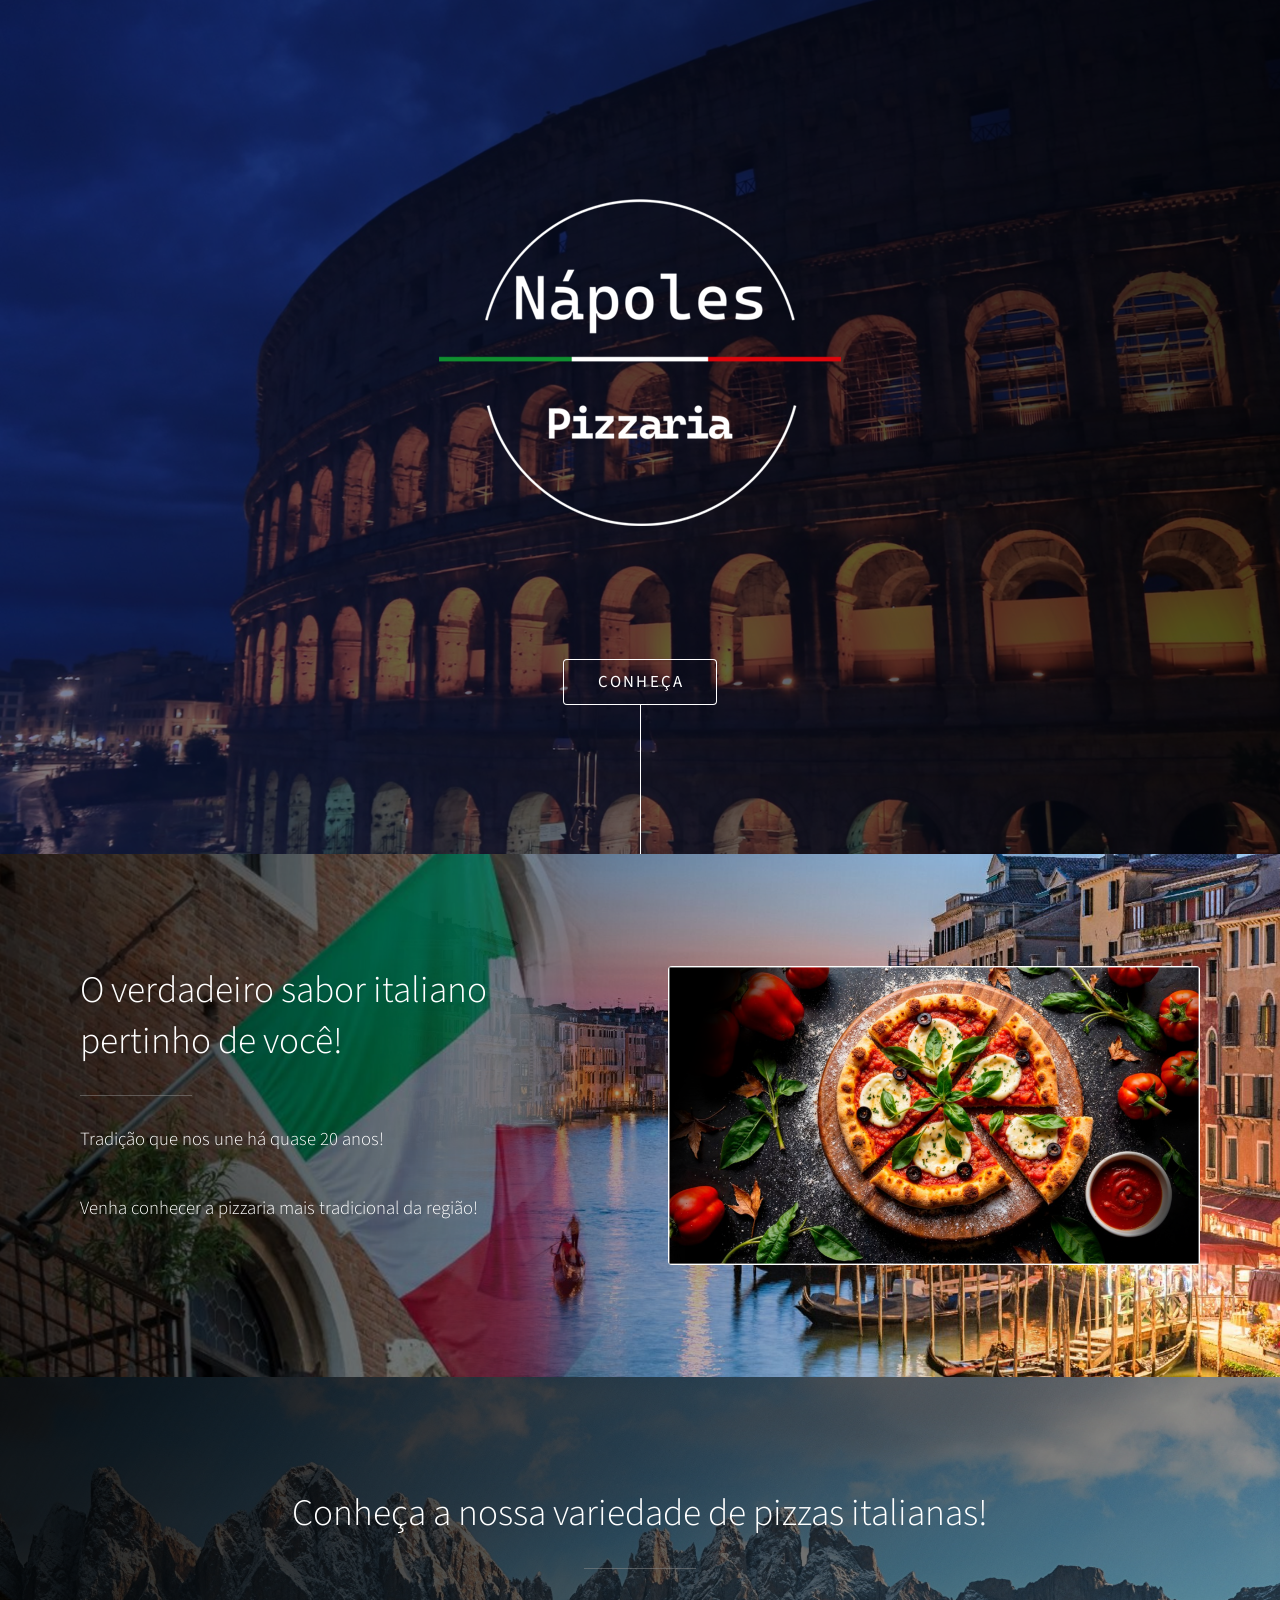
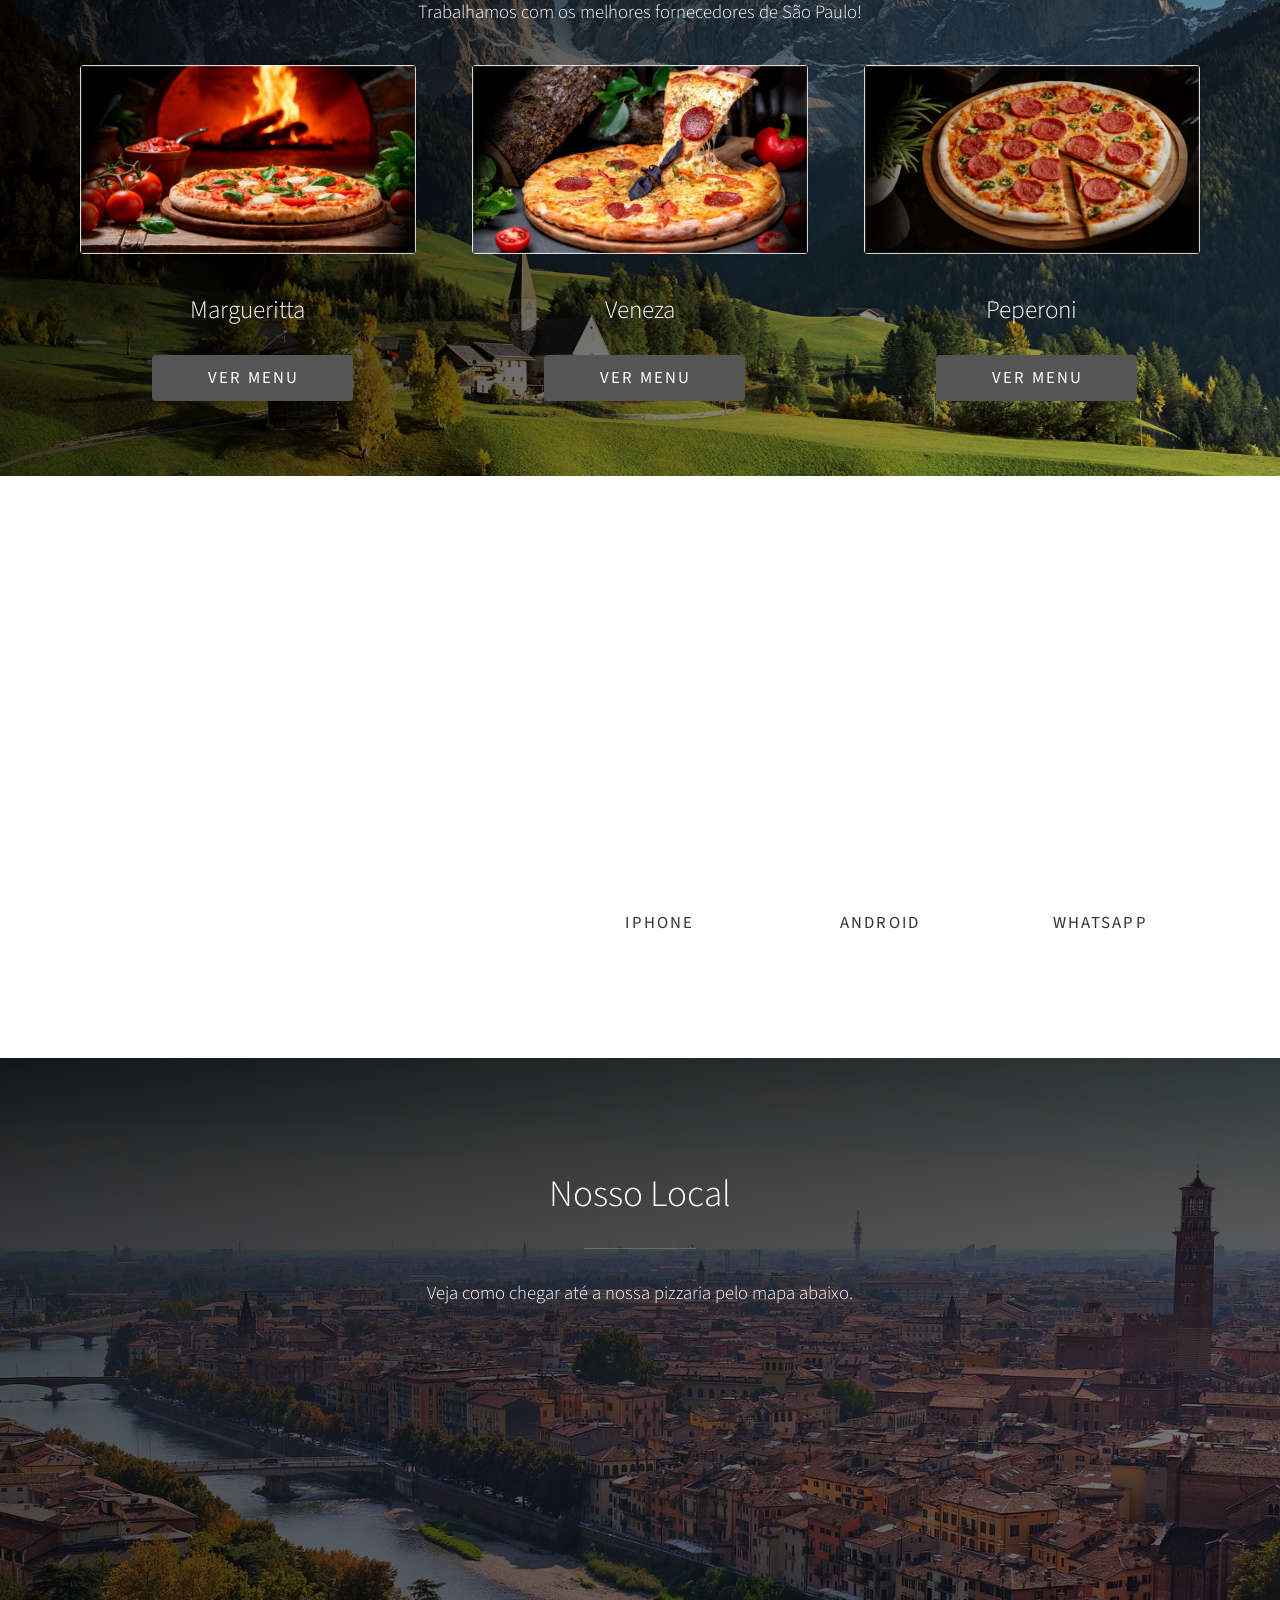
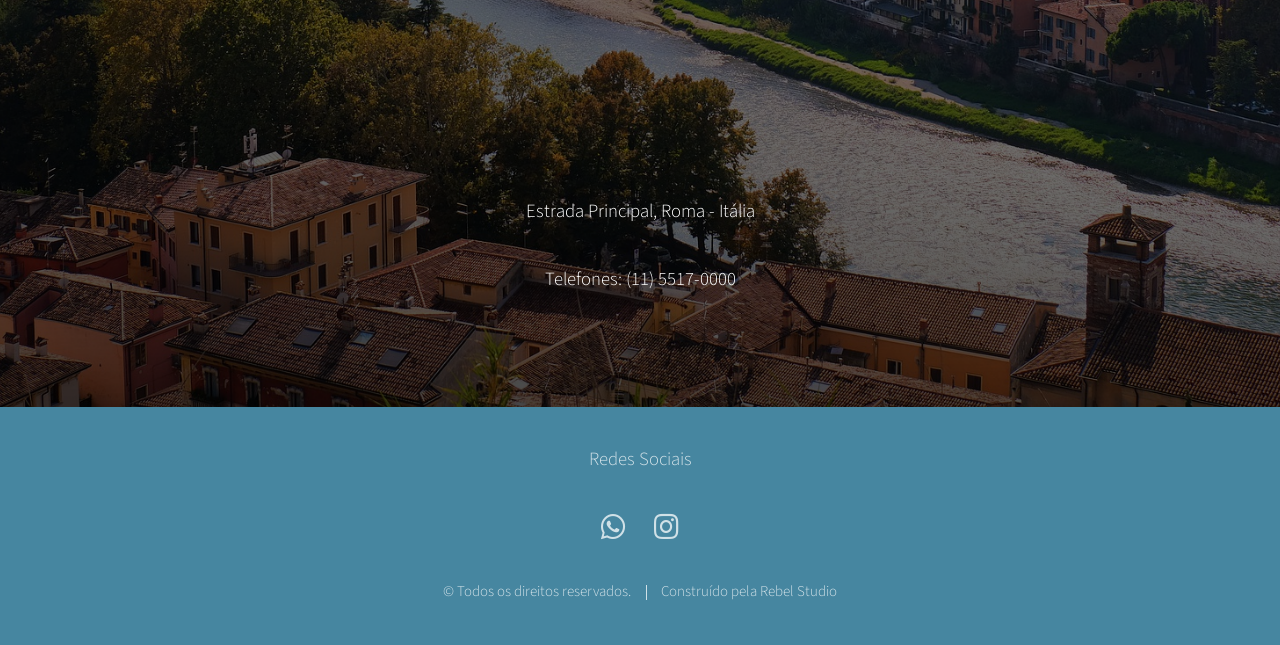
==== index.html @ e0da1e90 "update inicial Clone do repositório Pizzaria Napoles" ====
<!DOCTYPE HTML>
<!--
	Rebel Design
-->
<html>
	<head>
		<title>Nápoles Pizzaria</title>
		<meta charset="utf-8" />
		<meta name="viewport" content="width=device-width, initial-scale=1, user-scalable=no" />
		<link rel="stylesheet" href="assets/css/main.css" />
		<noscript><link rel="stylesheet" href="assets/css/noscript.css" /></noscript>
	</head>
	<body class="is-preload">

		<!-- Header -->
			<section id="header">
				<div class="inner">
					

					<h1>
						<a href="index.html"><img src="images/Logo 2025 Pizzaria Nápoles Branco V2.png" alt="Sicone" class="logo"></a>
					</h1>

					

					<ul class="actions special">
						<li><a href="#one" class="button scrolly">Conheça</a></li>
					</ul>
				</div>
			</section>

		<!-- One imagem 1 -->
			<section id="one" class="main style1">
				<div class="container">
					<div class="row gtr-150">
						<div class="col-6 col-12-medium">
							<header class="major">
								<h2> O verdadeiro sabor italiano pertinho de você!</h2>
							</header>
							<p>Tradição que nos une há quase 20 anos!</p>
							<p>Venha conhecer a pizzaria mais tradicional da região!</p>
						</div>
						<div class="col-6 col-12-medium imp-medium">
							<span class="image fit"><img src="assets/css/images/appv6_2.png" alt="" /></span>
						</div>
					</div>
				</div>
			</section>

		

		<!-- Three -->
			<section id="three" class="main style7 special">
				<div class="container">
					<header class="major">
						<h2>Conheça a nossa variedade de pizzas italianas!</h2>
					</header>
					<p>Trabalhamos com os melhores fornecedores de São Paulo!</p>
					<div class="row gtr-150">
						<div class="col-4 col-12-medium">
							<span class="image fit"><img src="assets/css/images/appv12.png" alt="" /></span>
							<h3>Margueritta</h3>
							
							<ul class="actions2 special">
								<li><a href="Menu.html" class="button wide primary">Ver Menu</a></li>
							</ul>
						</div>
						<div class="col-4 col-12-medium">
							<span class="image fit"><img src="assets/css/images/appv13.png" alt="" /></span>
							<h3>Veneza</h3>
							
							<ul class="actions2 special">
								<li><a href="Menu.html" class="button wide primary">Ver Menu</a></li>
							</ul>
						</div>
						<div class="col-4 col-12-medium">
							<span class="image fit"><img src="assets/css/images/appv14.png" alt="" /></span>
							<h3>Peperoni</h3>
							
							<ul class="actions2 special">
								<li><a href="Menu.html" class="button wide primary">Ver Menu</a></li>
							</ul>
						</div>
					</div>
				</div>
			</section>

<!-- Two -->
			<section id="two" class="main style2">
				<div class="container">
					<div class="row gtr-150">
						<div class="col-6 col-12-medium">
							<!--
							<ul class="major-icons">
								<li><span class="icon solid style1 major fa-code"></span></li>
								<li><span class="icon solid style2 major fa-bolt"></span></li>
								<li><span class="icon solid style3 major fa-camera-retro"></span></li>
								<li><span class="icon solid style4 major fa-cog"></span></li>
								<li><span class="icon solid style5 major fa-desktop"></span></li>
								<li><span class="icon solid style6 major fa-calendar"></span></li>
							</ul>-->
						</div>
						<div class="highlightbox">
							<!--Imagem 2-->
							<header class="major">
								<h2>Peça já pelo nosso APP!</h2>
							</header>
							<p>Disponível para IOS ou Android!</p>
							<p>Você pode fazer seu pedido no conforto da sua casa!</p>
							<p>Também atendemos direto no Whatsapp!</p>
						</div>
							<ul class="actions special">
								<li><a href="https://www.instagram.com/_rebel_studio" class="button wide primary">Iphone</a></li>
								<li><a href="https://www.instagram.com/_rebel_studio" class="button wide primary">Android</a></li>
								<li><a href="https://www.instagram.com/_rebel_studio" class="button wide primary">Whatsapp</a></li>

							</ul>
					</div>
				</div>
			</section>




		<!-- Imagem 4 -  -->
		<section id="four" class="main style8 special">
  <div class="container">
    <header class="major">
      <h2>Nosso Local</h2>
    </header>
    <p>Veja como chegar até a nossa pizzaria pelo mapa abaixo.</p>
  </div>

  <!-- Mapa fora da div.container Desktop-->
  <div class="map-desktop">
    <iframe
      src="https://www.google.com/maps/embed?pb=!1m18!1m12!1m3!1d39331.9972296804!2d12.467695378930093!3d41.8974699420328!2m3!1f0!2f0!3f0!3m2!1i1024!2i768!4f13.1!3m3!1m2!1s0x132f6196f9928ebb%3A0xb90f770693656e38!2zUm9tYSwgSXTDoWxpYQ!5e0!3m2!1spt-BR!2sbr!4v1755783580348!5m2!1spt-BR!2sbr"
        height="450" loading="lazy" referrerpolicy="no-referrer-when-downgrade">
	  
    </iframe>
  </div>

  <div class="container">
    <p>Estrada Principal, Roma - Itália</p>
    <p>Telefones: (11) 5517-0000 </p>
  </div>
		</section>



		<!-- Footer -->
			<section id="footer">
				<ul class="icons">
					<p>Redes Sociais</p>
					<li><a href="https://www.instagram.com/_rebel_studio" class="icon brands alt fa-whatsapp"><span class="label">Whatsapp</span></a></li>					
					<li><a href="https://www.instagram.com/_rebel_studio" class="icon brands alt fa-instagram"><span class="label">Instagram</span></a></li>					
				</ul>
				<ul class="copyright">
					<li>&copy; Todos os direitos reservados. </li><li>Construído pela Rebel Studio <a href="https://www.instagram.com/_rebel_studio"></a></li>
				</ul>
			</section>

		<!-- Scripts -->
			<script src="assets/js/jquery.min.js"></script>
			<script src="assets/js/jquery.scrolly.min.js"></script>
			<script src="assets/js/browser.min.js"></script>
			<script src="assets/js/breakpoints.min.js"></script>
			<script src="assets/js/util.js"></script>
			<script src="assets/js/main.js"></script>

	</body>
</html>
---- assets/css/main.css ----
@import url("fontawesome-all.min.css");
@import url("https://fonts.googleapis.com/css?family=Source+Sans+Pro:300,300italic,400,400italic");

/*
	Photon by HTML5 UP
	html5up.net | @ajlkn
	Free for personal and commercial use under the CCA 3.0 license (html5up.net/license)
*/

html, body, div, span, applet, object,
iframe, h1, h2, h3, h4, h5, h6, p, blockquote,
pre, a, abbr, acronym, address, big, cite,
code, del, dfn, em, img, ins, kbd, q, s, samp,
small, strike, strong, sub, sup, tt, var, b,
u, i, center, dl, dt, dd, ol, ul, li, fieldset,
form, label, legend, table, caption, tbody,
tfoot, thead, tr, th, td, article, aside,
canvas, details, embed, figure, figcaption,
footer, header, hgroup, menu, nav, output, ruby,
section, summary, time, mark, audio, video {
	margin: 0;
	padding: 0;
	border: 0;
	font-size: 100%;
	font: inherit;
	vertical-align: baseline;}

article, aside, details, figcaption, figure,
footer, header, hgroup, menu, nav, section {
	display: block;}

body {
	line-height: 1;
}

ol, ul {
	list-style: none;
}

blockquote, q {
	quotes: none;
}

	blockquote:before, blockquote:after, q:before, q:after {
		content: '';
		content: none;
	}

table {
	border-collapse: collapse;
	border-spacing: 0;
}

body {
	-webkit-text-size-adjust: none;
}

mark {
	background-color: transparent;
	color: inherit;
}

input::-moz-focus-inner {
	border: 0;
	padding: 0;
}

input, select, textarea {
	-moz-appearance: none;
	-webkit-appearance: none;
	-ms-appearance: none;
	appearance: none;
}

/* Basic */

	html {
		box-sizing: border-box;
	}

	*, *:before, *:after {
		box-sizing: inherit;
	}

	body {
		background: #fff;
	}

		body.is-preload *, body.is-preload *:before, body.is-preload *:after {
			-moz-animation: none !important;
			-webkit-animation: none !important;
			-ms-animation: none !important;
			animation: none !important;
			-moz-transition: none !important;
			-webkit-transition: none !important;
			-ms-transition: none !important;
			transition: none !important;
		}

	body, input, select, textarea {
		color: #ffffff;
		font-family: "Source Sans Pro", Helvetica, sans-serif;
		font-size: 16pt;
		font-weight: 300;
		line-height: 1.65em;
	}

	a {
		-moz-transition: color 0.2s ease-in-out, border-color 0.2s ease-in-out;
		-webkit-transition: color 0.2s ease-in-out, border-color 0.2s ease-in-out;
		-ms-transition: color 0.2s ease-in-out, border-color 0.2s ease-in-out;
		transition: color 0.2s ease-in-out, border-color 0.2s ease-in-out;
		border-bottom: dotted 1px #666;
		color: inherit;
		text-decoration: none;
	}

		a:hover {
			border-bottom-color: transparent !important;
			color: #6bd4c8;
		}

	strong, b {
		color: #555;
		font-weight: 400;
	}

	em, i {
		font-style: italic;
	}

	p {
		margin: 0 0 2em 0;
	}

	h1, h2, h3, h4, h5, h6 {
		color: #ffffff;
		line-height: 1em;
		margin: 0 0 1em 0;
	}

		h1 a, h2 a, h3 a, h4 a, h5 a, h6 a {
			color: inherit;
			text-decoration: none;
		}

	h1 {
		font-size: 2.25em;
		line-height: 1.35em;
	}

	h2 {
		font-size: 2em;
		line-height: 1.35em;
	}

	h3 {
		font-size: 1.35em;
		line-height: 1.5em;
	}

	h4 {
		font-size: 1.25em;
		line-height: 1.5em;
	}

	h5 {
		font-size: 0.9em;
		line-height: 1.5em;
	}

	h6 {
		font-size: 0.7em;
		line-height: 1.5em;
	}

	sub {
		font-size: 0.8em;
		position: relative;
		top: 0.5em;
	}

	sup {
		font-size: 0.8em;
		position: relative;
		top: -0.5em;
	}

	hr {
		border: 0;
		border-bottom: solid 1px rgba(144, 144, 144, 0.5);
		margin: 2em 0;
	}

		hr.major {
			margin: 3em 0;
		}

	blockquote {
		border-left: solid 4px rgba(144, 144, 144, 0.5);
		font-style: italic;
		margin: 0 0 2em 0;
		padding: 0.5em 0 0.5em 2em;
	}

	code {
		background: rgba(144, 144, 144, 0.075);
		border-radius: 4px;
		border: solid 1px rgba(144, 144, 144, 0.5);
		font-family: "Courier New", monospace;
		font-size: 0.9em;
		margin: 0 0.25em;
		padding: 0.25em 0.65em;
	}

	pre {
		-webkit-overflow-scrolling: touch;
		font-family: "Courier New", monospace;
		font-size: 0.9em;
		margin: 0 0 2em 0;
	}

		pre code {
			display: block;
			line-height: 1.75em;
			padding: 1em 1.5em;
			overflow-x: auto;
		}

	.align-left {
		text-align: left;
	}

	.align-center {
		text-align: center;
	}

	.align-right {
		text-align: right;
	}

/* Container */

	.container {
		margin: 0 auto;
		max-width: calc(100% - 4em);
		width: 60em;
	}

		.container.xsmall {
			width: 15em;
		}

		.container.small {
			width: 30em;
		}

		.container.medium {
			width: 45em;
		}

		.container.large {
			width: 75em;
		}

		.container.xlarge {
			width: 90em;
		}

		.container.max {
			width: 100%;
		}

			/* Imagem 2 */
			/*
		.highlightbox {
    background: rgba(41, 41, 41, 0.6);
    border-radius: 16px;
    padding: 3em 3em 3em 3em;
    box-shadow: 0 4px 24px rgba(0,0,0,0.15);
    color: #fff;
    margin: 0 auto;
    max-width: 700px;
    text-align: center;
}
*/
		.highlightbox {
    text-align: center;
}

		@media screen and (max-width: 980px) {

			.container {
				max-width: 100% !important;
				width: 100% !important;
			}

		}

		@media screen and (max-width: 480px) {

			.container {
				max-width: calc(100% - 3em);
			}

		}

/* Row */

	.row {
		display: flex;
		flex-wrap: wrap;
		box-sizing: border-box;
		align-items: stretch;
	}

		.row > * {
			box-sizing: border-box;
		}

		.row.gtr-uniform > * > :last-child {
			margin-bottom: 0;
		}

		.row.aln-left {
			justify-content: flex-start;
		}

		.row.aln-center {
			justify-content: center;
		}

		.row.aln-right {
			justify-content: flex-end;
		}

		.row.aln-top {
			align-items: flex-start;
		}

		.row.aln-middle {
			align-items: center;
		}

		.row.aln-bottom {
			align-items: flex-end;
		}

		.row > .imp {
			order: -1;
		}

		.row > .col-1 {
			width: 8.33333%;
		}

		.row > .off-1 {
			margin-left: 8.33333%;
		}

		.row > .col-2 {
			width: 16.66667%;
		}

		.row > .off-2 {
			margin-left: 16.66667%;
		}

		.row > .col-3 {
			width: 25%;
		}

		.row > .off-3 {
			margin-left: 25%;
		}

		.row > .col-4 {
			width: 33.33333%;
		}

		.row > .off-4 {
			margin-left: 33.33333%;
		}

		.row > .col-5 {
			width: 41.66667%;
		}

		.row > .off-5 {
			margin-left: 41.66667%;
		}

		.row > .col-6 {
			width: 50%;
		}

		.row > .off-6 {
			margin-left: 50%;
		}

		.row > .col-7 {
			width: 58.33333%;
		}

		.row > .off-7 {
			margin-left: 58.33333%;
		}

		.row > .col-8 {
			width: 66.66667%;
		}

		.row > .off-8 {
			margin-left: 66.66667%;
		}

		.row > .col-9 {
			width: 75%;
		}

		.row > .off-9 {
			margin-left: 75%;
		}

		.row > .col-10 {
			width: 83.33333%;
		}

		.row > .off-10 {
			margin-left: 83.33333%;
		}

		.row > .col-11 {
			width: 91.66667%;
		}

		.row > .off-11 {
			margin-left: 91.66667%;
		}

		.row > .col-12 {
			width: 100%;
		}

		.row > .off-12 {
			margin-left: 100%;
		}

		.row.gtr-0 {
			margin-top: 0;
			margin-left: 0em;
		}

			.row.gtr-0 > * {
				padding: 0 0 0 0em;
			}

			.row.gtr-0.gtr-uniform {
				margin-top: 0em;
			}

				.row.gtr-0.gtr-uniform > * {
					padding-top: 0em;
				}

		.row.gtr-25 {
			margin-top: 0;
			margin-left: -0.5em;
		}

			.row.gtr-25 > * {
				padding: 0 0 0 0.5em;
			}

			.row.gtr-25.gtr-uniform {
				margin-top: -0.5em;
			}

				.row.gtr-25.gtr-uniform > * {
					padding-top: 0.5em;
				}

		.row.gtr-50 {
			margin-top: 0;
			margin-left: -1em;
		}

			.row.gtr-50 > * {
				padding: 0 0 0 1em;
			}

			.row.gtr-50.gtr-uniform {
				margin-top: -1em;
			}

				.row.gtr-50.gtr-uniform > * {
					padding-top: 1em;
				}

		.row {
			margin-top: 0;
			margin-left: -2em;
		}

			.row > * {
				padding: 0 0 0 2em;
			}

			.row.gtr-uniform {
				margin-top: -2em;
			}

				.row.gtr-uniform > * {
					padding-top: 2em;
				}

		.row.gtr-150 {
			margin-top: 0;
			margin-left: -3em;
		}

			.row.gtr-150 > * {
				padding: 0 0 0 3em;
			}

			.row.gtr-150.gtr-uniform {
				margin-top: -3em;
			}

				.row.gtr-150.gtr-uniform > * {
					padding-top: 3em;
				}

		.row.gtr-200 {
			margin-top: 0;
			margin-left: -4em;
		}

			.row.gtr-200 > * {
				padding: 0 0 0 4em;
			}

			.row.gtr-200.gtr-uniform {
				margin-top: -4em;
			}

				.row.gtr-200.gtr-uniform > * {
					padding-top: 4em;
				}

		@media screen and (max-width: 1680px) {

			.row {
				display: flex;
				flex-wrap: wrap;
				box-sizing: border-box;
				align-items: stretch;
			}

				.row > * {
					box-sizing: border-box;
				}

				.row.gtr-uniform > * > :last-child {
					margin-bottom: 0;
				}

				.row.aln-left {
					justify-content: flex-start;
				}

				.row.aln-center {
					justify-content: center;
				}

				.row.aln-right {
					justify-content: flex-end;
				}

				.row.aln-top {
					align-items: flex-start;
				}

				.row.aln-middle {
					align-items: center;
				}

				.row.aln-bottom {
					align-items: flex-end;
				}

				.row > .imp-xlarge {
					order: -1;
				}

				.row > .col-1-xlarge {
					width: 8.33333%;
				}

				.row > .off-1-xlarge {
					margin-left: 8.33333%;
				}

				.row > .col-2-xlarge {
					width: 16.66667%;
				}

				.row > .off-2-xlarge {
					margin-left: 16.66667%;
				}

				.row > .col-3-xlarge {
					width: 25%;
				}

				.row > .off-3-xlarge {
					margin-left: 25%;
				}

				.row > .col-4-xlarge {
					width: 33.33333%;
				}

				.row > .off-4-xlarge {
					margin-left: 33.33333%;
				}

				.row > .col-5-xlarge {
					width: 41.66667%;
				}

				.row > .off-5-xlarge {
					margin-left: 41.66667%;
				}

				.row > .col-6-xlarge {
					width: 50%;
				}

				.row > .off-6-xlarge {
					margin-left: 50%;
				}

				.row > .col-7-xlarge {
					width: 58.33333%;
				}

				.row > .off-7-xlarge {
					margin-left: 58.33333%;
				}

				.row > .col-8-xlarge {
					width: 66.66667%;
				}

				.row > .off-8-xlarge {
					margin-left: 66.66667%;
				}

				.row > .col-9-xlarge {
					width: 75%;
				}

				.row > .off-9-xlarge {
					margin-left: 75%;
				}

				.row > .col-10-xlarge {
					width: 83.33333%;
				}

				.row > .off-10-xlarge {
					margin-left: 83.33333%;
				}

				.row > .col-11-xlarge {
					width: 91.66667%;
				}

				.row > .off-11-xlarge {
					margin-left: 91.66667%;
				}

				.row > .col-12-xlarge {
					width: 100%;
				}

				.row > .off-12-xlarge {
					margin-left: 100%;
				}

				.row.gtr-0 {
					margin-top: 0;
					margin-left: 0em;
				}

					.row.gtr-0 > * {
						padding: 0 0 0 0em;
					}

					.row.gtr-0.gtr-uniform {
						margin-top: 0em;
					}

						.row.gtr-0.gtr-uniform > * {
							padding-top: 0em;
						}

				.row.gtr-25 {
					margin-top: 0;
					margin-left: -0.5em;
				}

					.row.gtr-25 > * {
						padding: 0 0 0 0.5em;
					}

					.row.gtr-25.gtr-uniform {
						margin-top: -0.5em;
					}

						.row.gtr-25.gtr-uniform > * {
							padding-top: 0.5em;
						}

				.row.gtr-50 {
					margin-top: 0;
					margin-left: -1em;
				}

					.row.gtr-50 > * {
						padding: 0 0 0 1em;
					}

					.row.gtr-50.gtr-uniform {
						margin-top: -1em;
					}

						.row.gtr-50.gtr-uniform > * {
							padding-top: 1em;
						}

				.row {
					margin-top: 0;
					margin-left: -2em;
				}

					.row > * {
						padding: 0 0 0 2em;
					}

					.row.gtr-uniform {
						margin-top: -2em;
					}

						.row.gtr-uniform > * {
							padding-top: 2em;
						}

				.row.gtr-150 {
					margin-top: 0;
					margin-left: -3em;
				}

					.row.gtr-150 > * {
						padding: 0 0 0 3em;
					}

					.row.gtr-150.gtr-uniform {
						margin-top: -3em;
					}

						.row.gtr-150.gtr-uniform > * {
							padding-top: 3em;
						}

				.row.gtr-200 {
					margin-top: 0;
					margin-left: -4em;
				}

					.row.gtr-200 > * {
						padding: 0 0 0 4em;
					}

					.row.gtr-200.gtr-uniform {
						margin-top: -4em;
					}

						.row.gtr-200.gtr-uniform > * {
							padding-top: 4em;
						}

		}

		@media screen and (max-width: 1140px) {

			.row {
				display: flex;
				flex-wrap: wrap;
				box-sizing: border-box;
				align-items: stretch;
			}

				.row > * {
					box-sizing: border-box;
				}

				.row.gtr-uniform > * > :last-child {
					margin-bottom: 0;
				}

				.row.aln-left {
					justify-content: flex-start;
				}

				.row.aln-center {
					justify-content: center;
				}

				.row.aln-right {
					justify-content: flex-end;
				}

				.row.aln-top {
					align-items: flex-start;
				}

				.row.aln-middle {
					align-items: center;
				}

				.row.aln-bottom {
					align-items: flex-end;
				}

				.row > .imp-large {
					order: -1;
				}

				.row > .col-1-large {
					width: 8.33333%;
				}

				.row > .off-1-large {
					margin-left: 8.33333%;
				}

				.row > .col-2-large {
					width: 16.66667%;
				}

				.row > .off-2-large {
					margin-left: 16.66667%;
				}

				.row > .col-3-large {
					width: 25%;
				}

				.row > .off-3-large {
					margin-left: 25%;
				}

				.row > .col-4-large {
					width: 33.33333%;
				}

				.row > .off-4-large {
					margin-left: 33.33333%;
				}

				.row > .col-5-large {
					width: 41.66667%;
				}

				.row > .off-5-large {
					margin-left: 41.66667%;
				}

				.row > .col-6-large {
					width: 50%;
				}

				.row > .off-6-large {
					margin-left: 50%;
				}

				.row > .col-7-large {
					width: 58.33333%;
				}

				.row > .off-7-large {
					margin-left: 58.33333%;
				}

				.row > .col-8-large {
					width: 66.66667%;
				}

				.row > .off-8-large {
					margin-left: 66.66667%;
				}

				.row > .col-9-large {
					width: 75%;
				}

				.row > .off-9-large {
					margin-left: 75%;
				}

				.row > .col-10-large {
					width: 83.33333%;
				}

				.row > .off-10-large {
					margin-left: 83.33333%;
				}

				.row > .col-11-large {
					width: 91.66667%;
				}

				.row > .off-11-large {
					margin-left: 91.66667%;
				}

				.row > .col-12-large {
					width: 100%;
				}

				.row > .off-12-large {
					margin-left: 100%;
				}

				.row.gtr-0 {
					margin-top: 0;
					margin-left: 0em;
				}

					.row.gtr-0 > * {
						padding: 0 0 0 0em;
					}

					.row.gtr-0.gtr-uniform {
						margin-top: 0em;
					}

						.row.gtr-0.gtr-uniform > * {
							padding-top: 0em;
						}

				.row.gtr-25 {
					margin-top: 0;
					margin-left: -0.5em;
				}

					.row.gtr-25 > * {
						padding: 0 0 0 0.5em;
					}

					.row.gtr-25.gtr-uniform {
						margin-top: -0.5em;
					}

						.row.gtr-25.gtr-uniform > * {
							padding-top: 0.5em;
						}

				.row.gtr-50 {
					margin-top: 0;
					margin-left: -1em;
				}

					.row.gtr-50 > * {
						padding: 0 0 0 1em;
					}

					.row.gtr-50.gtr-uniform {
						margin-top: -1em;
					}

						.row.gtr-50.gtr-uniform > * {
							padding-top: 1em;
						}

				.row {
					margin-top: 0;
					margin-left: -2em;
				}

					.row > * {
						padding: 0 0 0 2em;
					}

					.row.gtr-uniform {
						margin-top: -2em;
					}

						.row.gtr-uniform > * {
							padding-top: 2em;
						}

				.row.gtr-150 {
					margin-top: 0;
					margin-left: -3em;
				}

					.row.gtr-150 > * {
						padding: 0 0 0 3em;
					}

					.row.gtr-150.gtr-uniform {
						margin-top: -3em;
					}

						.row.gtr-150.gtr-uniform > * {
							padding-top: 3em;
						}

				.row.gtr-200 {
					margin-top: 0;
					margin-left: -4em;
				}

					.row.gtr-200 > * {
						padding: 0 0 0 4em;
					}

					.row.gtr-200.gtr-uniform {
						margin-top: -4em;
					}

						.row.gtr-200.gtr-uniform > * {
							padding-top: 4em;
						}

		}

		@media screen and (max-width: 980px) {

			.row {
				display: flex;
				flex-wrap: wrap;
				box-sizing: border-box;
				align-items: stretch;
			}

				.row > * {
					box-sizing: border-box;
				}

				.row.gtr-uniform > * > :last-child {
					margin-bottom: 0;
				}

				.row.aln-left {
					justify-content: flex-start;
				}

				.row.aln-center {
					justify-content: center;
				}

				.row.aln-right {
					justify-content: flex-end;
				}

				.row.aln-top {
					align-items: flex-start;
				}

				.row.aln-middle {
					align-items: center;
				}

				.row.aln-bottom {
					align-items: flex-end;
				}

				.row > .imp-medium {
					order: -1;
				}

				.row > .col-1-medium {
					width: 8.33333%;
				}

				.row > .off-1-medium {
					margin-left: 8.33333%;
				}

				.row > .col-2-medium {
					width: 16.66667%;
				}

				.row > .off-2-medium {
					margin-left: 16.66667%;
				}

				.row > .col-3-medium {
					width: 25%;
				}

				.row > .off-3-medium {
					margin-left: 25%;
				}

				.row > .col-4-medium {
					width: 33.33333%;
				}

				.row > .off-4-medium {
					margin-left: 33.33333%;
				}

				.row > .col-5-medium {
					width: 41.66667%;
				}

				.row > .off-5-medium {
					margin-left: 41.66667%;
				}

				.row > .col-6-medium {
					width: 50%;
				}

				.row > .off-6-medium {
					margin-left: 50%;
				}

				.row > .col-7-medium {
					width: 58.33333%;
				}

				.row > .off-7-medium {
					margin-left: 58.33333%;
				}

				.row > .col-8-medium {
					width: 66.66667%;
				}

				.row > .off-8-medium {
					margin-left: 66.66667%;
				}

				.row > .col-9-medium {
					width: 75%;
				}

				.row > .off-9-medium {
					margin-left: 75%;
				}

				.row > .col-10-medium {
					width: 83.33333%;
				}

				.row > .off-10-medium {
					margin-left: 83.33333%;
				}

				.row > .col-11-medium {
					width: 91.66667%;
				}

				.row > .off-11-medium {
					margin-left: 91.66667%;
				}

				.row > .col-12-medium {
					width: 100%;
				}

				.row > .off-12-medium {
					margin-left: 100%;
				}

				.row.gtr-0 {
					margin-top: 0;
					margin-left: 0em;
				}

					.row.gtr-0 > * {
						padding: 0 0 0 0em;
					}

					.row.gtr-0.gtr-uniform {
						margin-top: 0em;
					}

						.row.gtr-0.gtr-uniform > * {
							padding-top: 0em;
						}

				.row.gtr-25 {
					margin-top: 0;
					margin-left: -0.5em;
				}

					.row.gtr-25 > * {
						padding: 0 0 0 0.5em;
					}

					.row.gtr-25.gtr-uniform {
						margin-top: -0.5em;
					}

						.row.gtr-25.gtr-uniform > * {
							padding-top: 0.5em;
						}

				.row.gtr-50 {
					margin-top: 0;
					margin-left: -1em;
				}

					.row.gtr-50 > * {
						padding: 0 0 0 1em;
					}

					.row.gtr-50.gtr-uniform {
						margin-top: -1em;
					}

						.row.gtr-50.gtr-uniform > * {
							padding-top: 1em;
						}

				.row {
					margin-top: 0;
					margin-left: -2em;
				}

					.row > * {
						padding: 0 0 0 2em;
					}

					.row.gtr-uniform {
						margin-top: -2em;
					}

						.row.gtr-uniform > * {
							padding-top: 2em;
						}

				.row.gtr-150 {
					margin-top: 0;
					margin-left: -3em;
				}

					.row.gtr-150 > * {
						padding: 0 0 0 3em;
					}

					.row.gtr-150.gtr-uniform {
						margin-top: -3em;
					}

						.row.gtr-150.gtr-uniform > * {
							padding-top: 3em;
						}

				.row.gtr-200 {
					margin-top: 0;
					margin-left: -4em;
				}

					.row.gtr-200 > * {
						padding: 0 0 0 4em;
					}

					.row.gtr-200.gtr-uniform {
						margin-top: -4em;
					}

						.row.gtr-200.gtr-uniform > * {
							padding-top: 4em;
						}

		}

		@media screen and (max-width: 736px) {

			.row {
				display: flex;
				flex-wrap: wrap;
				box-sizing: border-box;
				align-items: stretch;
			}

				.row > * {
					box-sizing: border-box;
				}

				.row.gtr-uniform > * > :last-child {
					margin-bottom: 0;
				}

				.row.aln-left {
					justify-content: flex-start;
				}

				.row.aln-center {
					justify-content: center;
				}

				.row.aln-right {
					justify-content: flex-end;
				}

				.row.aln-top {
					align-items: flex-start;
				}

				.row.aln-middle {
					align-items: center;
				}

				.row.aln-bottom {
					align-items: flex-end;
				}

				.row > .imp-small {
					order: -1;
				}

				.row > .col-1-small {
					width: 8.33333%;
				}

				.row > .off-1-small {
					margin-left: 8.33333%;
				}

				.row > .col-2-small {
					width: 16.66667%;
				}

				.row > .off-2-small {
					margin-left: 16.66667%;
				}

				.row > .col-3-small {
					width: 25%;
				}

				.row > .off-3-small {
					margin-left: 25%;
				}

				.row > .col-4-small {
					width: 33.33333%;
				}

				.row > .off-4-small {
					margin-left: 33.33333%;
				}

				.row > .col-5-small {
					width: 41.66667%;
				}

				.row > .off-5-small {
					margin-left: 41.66667%;
				}

				.row > .col-6-small {
					width: 50%;
				}

				.row > .off-6-small {
					margin-left: 50%;
				}

				.row > .col-7-small {
					width: 58.33333%;
				}

				.row > .off-7-small {
					margin-left: 58.33333%;
				}

				.row > .col-8-small {
					width: 66.66667%;
				}

				.row > .off-8-small {
					margin-left: 66.66667%;
				}

				.row > .col-9-small {
					width: 75%;
				}

				.row > .off-9-small {
					margin-left: 75%;
				}

				.row > .col-10-small {
					width: 83.33333%;
				}

				.row > .off-10-small {
					margin-left: 83.33333%;
				}

				.row > .col-11-small {
					width: 91.66667%;
				}

				.row > .off-11-small {
					margin-left: 91.66667%;
				}

				.row > .col-12-small {
					width: 100%;
				}

				.row > .off-12-small {
					margin-left: 100%;
				}

				.row.gtr-0 {
					margin-top: 0;
					margin-left: 0em;
				}

					.row.gtr-0 > * {
						padding: 0 0 0 0em;
					}

					.row.gtr-0.gtr-uniform {
						margin-top: 0em;
					}

						.row.gtr-0.gtr-uniform > * {
							padding-top: 0em;
						}

				.row.gtr-25 {
					margin-top: 0;
					margin-left: -0.5em;
				}

					.row.gtr-25 > * {
						padding: 0 0 0 0.5em;
					}

					.row.gtr-25.gtr-uniform {
						margin-top: -0.5em;
					}

						.row.gtr-25.gtr-uniform > * {
							padding-top: 0.5em;
						}

				.row.gtr-50 {
					margin-top: 0;
					margin-left: -1em;
				}

					.row.gtr-50 > * {
						padding: 0 0 0 1em;
					}

					.row.gtr-50.gtr-uniform {
						margin-top: -1em;
					}

						.row.gtr-50.gtr-uniform > * {
							padding-top: 1em;
						}

				.row {
					margin-top: 0;
					margin-left: -2em;
				}

					.row > * {
						padding: 0 0 0 2em;
					}

					.row.gtr-uniform {
						margin-top: -2em;
					}

						.row.gtr-uniform > * {
							padding-top: 2em;
						}

				.row.gtr-150 {
					margin-top: 0;
					margin-left: -3em;
				}

					.row.gtr-150 > * {
						padding: 0 0 0 3em;
					}

					.row.gtr-150.gtr-uniform {
						margin-top: -3em;
					}

						.row.gtr-150.gtr-uniform > * {
							padding-top: 3em;
						}

				.row.gtr-200 {
					margin-top: 0;
					margin-left: -4em;
				}

					.row.gtr-200 > * {
						padding: 0 0 0 4em;
					}

					.row.gtr-200.gtr-uniform {
						margin-top: -4em;
					}

						.row.gtr-200.gtr-uniform > * {
							padding-top: 4em;
						}

		}

		@media screen and (max-width: 480px) {

			.row {
				display: flex;
				flex-wrap: wrap;
				box-sizing: border-box;
				align-items: stretch;
			}

				.row > * {
					box-sizing: border-box;
				}

				.row.gtr-uniform > * > :last-child {
					margin-bottom: 0;
				}

				.row.aln-left {
					justify-content: flex-start;
				}

				.row.aln-center {
					justify-content: center;
				}

				.row.aln-right {
					justify-content: flex-end;
				}

				.row.aln-top {
					align-items: flex-start;
				}

				.row.aln-middle {
					align-items: center;
				}

				.row.aln-bottom {
					align-items: flex-end;
				}

				.row > .imp-xsmall {
					order: -1;
				}

				.row > .col-1-xsmall {
					width: 8.33333%;
				}

				.row > .off-1-xsmall {
					margin-left: 8.33333%;
				}

				.row > .col-2-xsmall {
					width: 16.66667%;
				}

				.row > .off-2-xsmall {
					margin-left: 16.66667%;
				}

				.row > .col-3-xsmall {
					width: 25%;
				}

				.row > .off-3-xsmall {
					margin-left: 25%;
				}

				.row > .col-4-xsmall {
					width: 33.33333%;
				}

				.row > .off-4-xsmall {
					margin-left: 33.33333%;
				}

				.row > .col-5-xsmall {
					width: 41.66667%;
				}

				.row > .off-5-xsmall {
					margin-left: 41.66667%;
				}

				.row > .col-6-xsmall {
					width: 50%;
				}

				.row > .off-6-xsmall {
					margin-left: 50%;
				}

				.row > .col-7-xsmall {
					width: 58.33333%;
				}

				.row > .off-7-xsmall {
					margin-left: 58.33333%;
				}

				.row > .col-8-xsmall {
					width: 66.66667%;
				}

				.row > .off-8-xsmall {
					margin-left: 66.66667%;
				}

				.row > .col-9-xsmall {
					width: 75%;
				}

				.row > .off-9-xsmall {
					margin-left: 75%;
				}

				.row > .col-10-xsmall {
					width: 83.33333%;
				}

				.row > .off-10-xsmall {
					margin-left: 83.33333%;
				}

				.row > .col-11-xsmall {
					width: 91.66667%;
				}

				.row > .off-11-xsmall {
					margin-left: 91.66667%;
				}

				.row > .col-12-xsmall {
					width: 100%;
				}

				.row > .off-12-xsmall {
					margin-left: 100%;
				}

				.row.gtr-0 {
					margin-top: 0;
					margin-left: 0em;
				}

					.row.gtr-0 > * {
						padding: 0 0 0 0em;
					}

					.row.gtr-0.gtr-uniform {
						margin-top: 0em;
					}

						.row.gtr-0.gtr-uniform > * {
							padding-top: 0em;
						}

				.row.gtr-25 {
					margin-top: 0;
					margin-left: -0.5em;
				}

					.row.gtr-25 > * {
						padding: 0 0 0 0.5em;
					}

					.row.gtr-25.gtr-uniform {
						margin-top: -0.5em;
					}

						.row.gtr-25.gtr-uniform > * {
							padding-top: 0.5em;
						}

				.row.gtr-50 {
					margin-top: 0;
					margin-left: -1em;
				}

					.row.gtr-50 > * {
						padding: 0 0 0 1em;
					}

					.row.gtr-50.gtr-uniform {
						margin-top: -1em;
					}

						.row.gtr-50.gtr-uniform > * {
							padding-top: 1em;
						}

				.row {
					margin-top: 0;
					margin-left: -2em;
				}

					.row > * {
						padding: 0 0 0 2em;
					}

					.row.gtr-uniform {
						margin-top: -2em;
					}

						.row.gtr-uniform > * {
							padding-top: 2em;
						}

				.row.gtr-150 {
					margin-top: 0;
					margin-left: -3em;
				}

					.row.gtr-150 > * {
						padding: 0 0 0 3em;
					}

					.row.gtr-150.gtr-uniform {
						margin-top: -3em;
					}

						.row.gtr-150.gtr-uniform > * {
							padding-top: 3em;
						}

				.row.gtr-200 {
					margin-top: 0;
					margin-left: -4em;
				}

					.row.gtr-200 > * {
						padding: 0 0 0 4em;
					}

					.row.gtr-200.gtr-uniform {
						margin-top: -4em;
					}

						.row.gtr-200.gtr-uniform > * {
							padding-top: 4em;
						}

		}

		@media screen and (max-width: 320px) {

			.row {
				display: flex;
				flex-wrap: wrap;
				box-sizing: border-box;
				align-items: stretch;
			}

				.row > * {
					box-sizing: border-box;
				}

				.row.gtr-uniform > * > :last-child {
					margin-bottom: 0;
				}

				.row.aln-left {
					justify-content: flex-start;
				}

				.row.aln-center {
					justify-content: center;
				}

				.row.aln-right {
					justify-content: flex-end;
				}

				.row.aln-top {
					align-items: flex-start;
				}

				.row.aln-middle {
					align-items: center;
				}

				.row.aln-bottom {
					align-items: flex-end;
				}

				.row > .imp-xxsmall {
					order: -1;
				}

				.row > .col-1-xxsmall {
					width: 8.33333%;
				}

				.row > .off-1-xxsmall {
					margin-left: 8.33333%;
				}

				.row > .col-2-xxsmall {
					width: 16.66667%;
				}

				.row > .off-2-xxsmall {
					margin-left: 16.66667%;
				}

				.row > .col-3-xxsmall {
					width: 25%;
				}

				.row > .off-3-xxsmall {
					margin-left: 25%;
				}

				.row > .col-4-xxsmall {
					width: 33.33333%;
				}

				.row > .off-4-xxsmall {
					margin-left: 33.33333%;
				}

				.row > .col-5-xxsmall {
					width: 41.66667%;
				}

				.row > .off-5-xxsmall {
					margin-left: 41.66667%;
				}

				.row > .col-6-xxsmall {
					width: 50%;
				}

				.row > .off-6-xxsmall {
					margin-left: 50%;
				}

				.row > .col-7-xxsmall {
					width: 58.33333%;
				}

				.row > .off-7-xxsmall {
					margin-left: 58.33333%;
				}

				.row > .col-8-xxsmall {
					width: 66.66667%;
				}

				.row > .off-8-xxsmall {
					margin-left: 66.66667%;
				}

				.row > .col-9-xxsmall {
					width: 75%;
				}

				.row > .off-9-xxsmall {
					margin-left: 75%;
				}

				.row > .col-10-xxsmall {
					width: 83.33333%;
				}

				.row > .off-10-xxsmall {
					margin-left: 83.33333%;
				}

				.row > .col-11-xxsmall {
					width: 91.66667%;
				}

				.row > .off-11-xxsmall {
					margin-left: 91.66667%;
				}

				.row > .col-12-xxsmall {
					width: 100%;
				}

				.row > .off-12-xxsmall {
					margin-left: 100%;
				}

				.row.gtr-0 {
					margin-top: 0;
					margin-left: 0em;
				}

					.row.gtr-0 > * {
						padding: 0 0 0 0em;
					}

					.row.gtr-0.gtr-uniform {
						margin-top: 0em;
					}

						.row.gtr-0.gtr-uniform > * {
							padding-top: 0em;
						}

				.row.gtr-25 {
					margin-top: 0;
					margin-left: -0.5em;
				}

					.row.gtr-25 > * {
						padding: 0 0 0 0.5em;
					}

					.row.gtr-25.gtr-uniform {
						margin-top: -0.5em;
					}

						.row.gtr-25.gtr-uniform > * {
							padding-top: 0.5em;
						}

				.row.gtr-50 {
					margin-top: 0;
					margin-left: -1em;
				}

					.row.gtr-50 > * {
						padding: 0 0 0 1em;
					}

					.row.gtr-50.gtr-uniform {
						margin-top: -1em;
					}

						.row.gtr-50.gtr-uniform > * {
							padding-top: 1em;
						}

				.row {
					margin-top: 0;
					margin-left: -2em;
				}

					.row > * {
						padding: 0 0 0 2em;
					}

					.row.gtr-uniform {
						margin-top: -2em;
					}

						.row.gtr-uniform > * {
							padding-top: 2em;
						}

				.row.gtr-150 {
					margin-top: 0;
					margin-left: -3em;
				}

					.row.gtr-150 > * {
						padding: 0 0 0 3em;
					}

					.row.gtr-150.gtr-uniform {
						margin-top: -3em;
					}

						.row.gtr-150.gtr-uniform > * {
							padding-top: 3em;
						}

				.row.gtr-200 {
					margin-top: 0;
					margin-left: -4em;
				}

					.row.gtr-200 > * {
						padding: 0 0 0 4em;
					}

					.row.gtr-200.gtr-uniform {
						margin-top: -4em;
					}

						.row.gtr-200.gtr-uniform > * {
							padding-top: 4em;
						}

		}

/* Section/Article */

	section.special, article.special {
		text-align: center;
	}

	header p {
		color: #999;
		margin: 0 0 1.5em 0;
		position: relative;
	}

	header h2 + p {
		font-size: 1.25em;
		line-height: 1.5em;
		margin-top: -1em;
	}

	header h3 + p {
		font-size: 1.1em;
		line-height: 1.5em;
		margin-top: -0.8em;
	}

	header h4 + p,
	header h5 + p,
	header h6 + p {
		font-size: 0.9em;
		line-height: 1.5em;
		margin-top: -0.6em;
	}

	header.major {
		margin: 0 0 1em 0;
	}

		header.major:after {
			background: rgba(144, 144, 144, 0.5);
			content: '';
			display: inline-block;
			height: 1px;
			margin-top: 1.5em;
			width: 6em;
		}

		header.major h2, header.major h3, header.major h4, header.major h5, header.major h6 {
			margin: 0;
		}

		header.major p {
			margin: 0.7em 0 0 0;
		}

	header.special {
		text-align: center;
	}

/* Form */

	form {
		margin: 0 0 2em 0;
	}

	label {
		color: #555;
		display: block;
		font-size: 0.9em;
		font-weight: 400;
		margin: 0 0 1em 0;
	}

	input[type="text"],
	input[type="password"],
	input[type="email"],
	select,
	textarea {
		-moz-appearance: none;
		-webkit-appearance: none;
		-ms-appearance: none;
		appearance: none;
		background: rgba(144, 144, 144, 0.075);
		border-radius: 4px;
		border: none;
		border: solid 1px rgba(144, 144, 144, 0.5);
		color: inherit;
		display: block;
		outline: 0;
		padding: 0 1em;
		text-decoration: none;
		width: 100%;
	}

		input[type="text"]:invalid,
		input[type="password"]:invalid,
		input[type="email"]:invalid,
		select:invalid,
		textarea:invalid {
			box-shadow: none;
		}

		input[type="text"]:focus,
		input[type="password"]:focus,
		input[type="email"]:focus,
		select:focus,
		textarea:focus {
			border-color: #6bd4c8;
		}

	select {
		background-image: url("data:image/svg+xml;charset=utf8,%3Csvg xmlns='http://www.w3.org/2000/svg' width='40' height='40' preserveAspectRatio='none' viewBox='0 0 40 40'%3E%3Cpath d='M9.4,12.3l10.4,10.4l10.4-10.4c0.2-0.2,0.5-0.4,0.9-0.4c0.3,0,0.6,0.1,0.9,0.4l3.3,3.3c0.2,0.2,0.4,0.5,0.4,0.9 c0,0.4-0.1,0.6-0.4,0.9L20.7,31.9c-0.2,0.2-0.5,0.4-0.9,0.4c-0.3,0-0.6-0.1-0.9-0.4L4.3,17.3c-0.2-0.2-0.4-0.5-0.4-0.9 c0-0.4,0.1-0.6,0.4-0.9l3.3-3.3c0.2-0.2,0.5-0.4,0.9-0.4S9.1,12.1,9.4,12.3z' fill='rgba(144, 144, 144, 0.5)' /%3E%3C/svg%3E");
		background-size: 1.25rem;
		background-repeat: no-repeat;
		background-position: calc(100% - 1rem) center;
		height: 2.75em;
		padding-right: 2.75em;
		text-overflow: ellipsis;
	}

		select option {
			color: #555;
			background: #fff;
		}

		select:focus::-ms-value {
			background-color: transparent;
		}

		select::-ms-expand {
			display: none;
		}

	input[type="text"],
	input[type="password"],
	input[type="email"],
	select {
		height: 2.75em;
	}

	textarea {
		padding: 0.75em 1em;
	}

	input[type="checkbox"],
	input[type="radio"] {
		-moz-appearance: none;
		-webkit-appearance: none;
		-ms-appearance: none;
		appearance: none;
		display: block;
		float: left;
		margin-right: -2em;
		opacity: 0;
		width: 1em;
		z-index: -1;
	}

		input[type="checkbox"] + label,
		input[type="radio"] + label {
			text-decoration: none;
			color: #666;
			cursor: pointer;
			display: inline-block;
			font-size: 1em;
			font-weight: 300;
			padding-left: 2.4em;
			padding-right: 0.75em;
			position: relative;
		}

			input[type="checkbox"] + label:before,
			input[type="radio"] + label:before {
				-moz-osx-font-smoothing: grayscale;
				-webkit-font-smoothing: antialiased;
				display: inline-block;
				font-style: normal;
				font-variant: normal;
				text-rendering: auto;
				line-height: 1;
				text-transform: none !important;
				font-family: 'Font Awesome 5 Free';
				font-weight: 900;
			}

			input[type="checkbox"] + label:before,
			input[type="radio"] + label:before {
				background: rgba(144, 144, 144, 0.075);
				border-radius: 4px;
				border: solid 1px rgba(144, 144, 144, 0.5);
				content: '';
				display: inline-block;
				font-size: 0.8em;
				height: 2.0625em;
				left: 0;
				line-height: 2.0625em;
				position: absolute;
				text-align: center;
				top: 0;
				width: 2.0625em;
			}

		input[type="checkbox"]:checked + label:before,
		input[type="radio"]:checked + label:before {
			background: #666666;
			border-color: #666666;
			color: #ffffff;
			content: '\f00c';
		}

		input[type="checkbox"]:focus + label:before,
		input[type="radio"]:focus + label:before {
			border-color: #6bd4c8;
		}

	input[type="checkbox"] + label:before {
		border-radius: 4px;
	}

	input[type="radio"] + label:before {
		border-radius: 100%;
	}

	::-webkit-input-placeholder {
		color: #999 !important;
		opacity: 1.0;
	}

	:-moz-placeholder {
		color: #999 !important;
		opacity: 1.0;
	}

	::-moz-placeholder {
		color: #999 !important;
		opacity: 1.0;
	}

	:-ms-input-placeholder {
		color: #999 !important;
		opacity: 1.0;
	}

/* Box */

	.box {
		border-radius: 4px;
		border: solid 1px rgba(144, 144, 144, 0.5);
		margin-bottom: 2em;
		padding: 1.5em;
	}

		.box > :last-child,
		.box > :last-child > :last-child,
		.box > :last-child > :last-child > :last-child {
			margin-bottom: 0;
		}

		.box.alt {
			border: 0;
			border-radius: 0;
			padding: 0;
		}

/* Icon */

	.icon {
		text-decoration: none;
		border-bottom: none;
		position: relative;
	}

		.icon:before {
			-moz-osx-font-smoothing: grayscale;
			-webkit-font-smoothing: antialiased;
			display: inline-block;
			font-style: normal;
			font-variant: normal;
			text-rendering: auto;
			line-height: 1;
			text-transform: none !important;
			font-family: 'Font Awesome 5 Free';
			font-weight: 400;
		}

		.icon > .label {
			display: none;
		}

		.icon:before {
			line-height: inherit;
		}

		.icon.solid:before {
			font-weight: 900 !important;
		}

		.icon.brands:before {
			font-family: 'Font Awesome 5 Brands';
		}

		.icon.style1:before {
			color: #c3e895;
		}

		.icon.style2:before {
			color: #8addaa;
		}

		.icon.style3:before {
			color: #6bd4c8;
		}

		.icon.style4:before {
			color: #57aed3;
		}

		.icon.style5:before {
			color: #4a87d3;
		}

		.icon.style6:before {
			color: #6b88e6;
		}

		.icon.major {
			text-decoration: none;
			color: #555;
			cursor: default;
			display: inline-block;
			margin: 0 0 1.5em 0;
		}

			.icon.major:before {
				-moz-osx-font-smoothing: grayscale;
				-webkit-font-smoothing: antialiased;
				display: inline-block;
				font-style: normal;
				font-variant: normal;
				text-rendering: auto;
				line-height: 1;
				text-transform: none !important;
				font-family: 'Font Awesome 5 Free';
				font-weight: 400;
			}

			.icon.major:before {
				font-size: 4em;
				line-height: 1em;
			}

/* Image */

	.image {
		border-radius: 4px;
		border: 0;
		display: inline-block;
		position: relative;
	}

		.image img {
			border-radius: 4px;
			display: block;
		}

		.image.left {
			float: left;
			padding: 0 1.5em 1em 0;
			top: 0.25em;
		}

		.image.right {
			float: right;
			padding: 0 0 1em 1.5em;
			top: 0.25em;
		}

		.image.left, .image.right {
			max-width: 40%;
		}

			.image.left img, .image.right img {
				width: 100%;
			}

		.image.fit {
			display: block;
			margin: 0 0 2em 0;
			width: 100%;
		}

			.image.fit img {
				width: 100%;
			}

/* List */

	ol {
		list-style: decimal;
		margin: 0 0 2em 0;
		padding-left: 1.25em;
	}

		ol li {
			padding-left: 0.25em;
		}

	ul {
		list-style: disc;
		margin: 0 0 2em 0;
		padding-left: 1em;
	}

		ul li {
			padding-left: 0.5em;
		}

		ul.alt {
			list-style: none;
			padding-left: 0;
		}

			ul.alt li {
				border-top: solid 1px rgba(144, 144, 144, 0.5);
				padding: 0.5em 0;
			}

				ul.alt li:first-child {
					border-top: 0;
					padding-top: 0;
				}

	dl {
		margin: 0 0 2em 0;
	}

/* Actions */

	ul.actions {
		display: -moz-flex;
		display: -webkit-flex;
		display: -ms-flex;
		display: flex;
		cursor: default;
		list-style: none;
		margin-left: -1em;
		padding-left: 0;
	}


	

		ul.actions li {
			padding: 0 0 0 1em;
			vertical-align: middle;
		}
		
		ul.actions2.special {
			-moz-justify-content: center;
			-webkit-justify-content: center;
			-ms-justify-content: center;
			justify-content: center;
			width: 100%;
			margin-left: 0;
			list-style: none;
			padding: 0;
			margin: 0;
		}
		ul.actions.special {
			-moz-justify-content: right;
			-webkit-justify-content: right;
			-ms-justify-content: right;
			justify-content: right;
			width: 100%;
			margin-left: 0;
		}

		

			ul.actions.special li:first-child {
				padding-left: 0;
			}

		ul.actions.stacked {
			-moz-flex-direction: column;
			-webkit-flex-direction: column;
			-ms-flex-direction: column;
			flex-direction: column;
			margin-left: 0;
		}

			ul.actions.stacked li {
				padding: 1.3em 0 0 0;
			}

				ul.actions.stacked li:first-child {
					padding-top: 0;
				}

		ul.actions.fit {
			width: calc(100% + 1em);
		}

			ul.actions.fit li {
				-moz-flex-grow: 1;
				-webkit-flex-grow: 1;
				-ms-flex-grow: 1;
				flex-grow: 1;
				-moz-flex-shrink: 1;
				-webkit-flex-shrink: 1;
				-ms-flex-shrink: 1;
				flex-shrink: 1;
				width: 100%;
			}

				ul.actions.fit li > * {
					width: 100%;
				}

			ul.actions.fit.stacked {
				width: 100%;
			}

		@media screen and (max-width: 480px) {

			ul.actions:not(.fixed) {
				-moz-flex-direction: column;
				-webkit-flex-direction: column;
				-ms-flex-direction: column;
				flex-direction: column;
				margin-left: 0;
				width: 100% !important;
			}

				ul.actions:not(.fixed) li {
					-moz-flex-grow: 1;
					-webkit-flex-grow: 1;
					-ms-flex-grow: 1;
					flex-grow: 1;
					-moz-flex-shrink: 1;
					-webkit-flex-shrink: 1;
					-ms-flex-shrink: 1;
					flex-shrink: 1;
					padding: 1em 0 0 0;
					text-align: center;
					width: 100%;
				}

					ul.actions:not(.fixed) li > * {
						width: 100%;
					}

					ul.actions:not(.fixed) li:first-child {
						padding-top: 0;
					}

					ul.actions:not(.fixed) li input[type="submit"],
					ul.actions:not(.fixed) li input[type="reset"],
					ul.actions:not(.fixed) li input[type="button"],
					ul.actions:not(.fixed) li button,
					ul.actions:not(.fixed) li .button {
						width: 100%;
					}

						ul.actions:not(.fixed) li input[type="submit"].icon:before,
						ul.actions:not(.fixed) li input[type="reset"].icon:before,
						ul.actions:not(.fixed) li input[type="button"].icon:before,
						ul.actions:not(.fixed) li button.icon:before,
						ul.actions:not(.fixed) li .button.icon:before {
							margin-left: -0.5em;
						}

		}

/* Icons */

	ul.icons {
		cursor: default;
		list-style: none;
		padding-left: 0;
	}

		ul.icons li {
			display: inline-block;
			padding: 0 1.25em 0 0;
		}

			ul.icons li:last-child {
				padding-right: 0;
			}

			ul.icons li .icon:before {
				font-size: 1.5em;
			}

/* Major Icons */

	ul.major-icons {
		list-style: none;
		padding-left: 0;
	}

		ul.major-icons li {
			display: inline-block;
			padding: 2.5em;
			text-align: center;
		}

			ul.major-icons li .icon {
				-moz-transform: rotate(45deg);
				-webkit-transform: rotate(45deg);
				-ms-transform: rotate(45deg);
				transform: rotate(45deg);
				border-radius: 4px;
				border: solid 1px rgba(144, 144, 144, 0.5);
				display: inline-block;
				height: 8em;
				line-height: 8em;
				margin: 0;
				text-align: center;
				width: 8em;
			}

				ul.major-icons li .icon:before {
					-moz-transform: rotate(-45deg);
					-webkit-transform: rotate(-45deg);
					-ms-transform: rotate(-45deg);
					transform: rotate(-45deg);
					display: inline-block;
					line-height: inherit;
				}

/* Table */

	.table-wrapper {
		-webkit-overflow-scrolling: touch;
		overflow-x: auto;
	}

	table {
		margin: 0 0 2em 0;
		width: 100%;
	}

		table tbody tr {
			border-left: 0;
			border-right: 0;
		}

			table tbody tr:nth-child(2n + 1) {
				background-color: rgba(144, 144, 144, 0.075);
			}

		table td {
			padding: 0.75em 0.75em;
		}

		table th {
			color: #555;
			font-size: 0.9em;
			font-weight: 400;
			padding: 0 0.75em 0.75em 0.75em;
			text-align: left;
		}

		table thead {
			border-bottom: solid 1px rgba(144, 144, 144, 0.5);
		}

		table tfoot {
			border-top: solid 1px rgba(144, 144, 144, 0.5);
		}

		table.alt {
			border-collapse: separate;
		}

			table.alt tbody tr td {
				border: solid 1px rgba(144, 144, 144, 0.5);
				border-left-width: 0;
				border-top-width: 0;
			}

				table.alt tbody tr td:first-child {
					border-left-width: 1px;
				}

			table.alt tbody tr:first-child td {
				border-top-width: 1px;
			}

			table.alt thead {
				border-bottom: 0;
			}

			table.alt tfoot {
				border-top: 0;
			}

/* Button */

	input[type="submit"],
	input[type="reset"],
	input[type="button"],
	button,
	.button {
		-moz-appearance: none;
		-webkit-appearance: none;
		-ms-appearance: none;
		appearance: none;
		-moz-transition: background-color 0.2s ease-in-out, color 0.2s ease-in-out;
		-webkit-transition: background-color 0.2s ease-in-out, color 0.2s ease-in-out;
		-ms-transition: background-color 0.2s ease-in-out, color 0.2s ease-in-out;
		transition: background-color 0.2s ease-in-out, color 0.2s ease-in-out;
		background-color: transparent;
		border-radius: 4px;
		border: 0;
		box-shadow: inset 0 0 0 1px rgba(144, 144, 144, 0.5);
		color: #555 !important;
		cursor: pointer;
		display: inline-block;
		font-size: 0.9em;
		font-weight: 400;
		height: 2.75em;
		letter-spacing: 0.125em;
		line-height: 2.75em;
		padding: 0 2em;
		text-align: center;
		text-decoration: none;
		text-indent: 0.125em;
		text-transform: uppercase;
		white-space: nowrap;
	}

		input[type="submit"]:hover,
		input[type="reset"]:hover,
		input[type="button"]:hover,
		button:hover,
		.button:hover {
			background-color: rgba(144, 144, 144, 0.075);
		}

		input[type="submit"]:active,
		input[type="reset"]:active,
		input[type="button"]:active,
		button:active,
		.button:active {
			background-color: rgba(144, 144, 144, 0.2);
		}

		input[type="submit"].icon:before,
		input[type="reset"].icon:before,
		input[type="button"].icon:before,
		button.icon:before,
		.button.icon:before {
			margin-right: 0.5em;
		}

		input[type="submit"].fit,
		input[type="reset"].fit,
		input[type="button"].fit,
		button.fit,
		.button.fit {
			width: 100%;
		}

		input[type="submit"].small,
		input[type="reset"].small,
		input[type="button"].small,
		button.small,
		.button.small {
			font-size: 0.7em;
		}

		input[type="submit"].large,
		input[type="reset"].large,
		input[type="button"].large,
		button.large,
		.button.large {
			font-size: 1.25em;
		}

		input[type="submit"].wide,
		input[type="reset"].wide,
		input[type="button"].wide,
		button.wide,
		.button.wide {
			min-width: 12em;
		}

		input[type="submit"].primary,
		input[type="reset"].primary,
		input[type="button"].primary,
		button.primary,
		.button.primary {
			background-color: #555;
			box-shadow: none !important;
			color: #fff !important;
		}

			input[type="submit"].primary:hover,
			input[type="reset"].primary:hover,
			input[type="button"].primary:hover,
			button.primary:hover,
			.button.primary:hover {
				background-color: #626262;
			}

			input[type="submit"].primary:active,
			input[type="reset"].primary:active,
			input[type="button"].primary:active,
			button.primary:active,
			.button.primary:active {
				background-color: #484848;
			}

		input[type="submit"].disabled, input[type="submit"]:disabled,
		input[type="reset"].disabled,
		input[type="reset"]:disabled,
		input[type="button"].disabled,
		input[type="button"]:disabled,
		button.disabled,
		button:disabled,
		.button.disabled,
		.button:disabled {
			cursor: default;
			opacity: 0.25;
		}

/* Main */

	.main {
		padding: 6em 0 4em 0 ;
	}

		.main.style1 {
			background: #fff;
			background-image: url("images/appv3.png");
			background-repeat: no-repeat;
			background-position: center center; /* centraliza horizontal e verticalmente */
			background-size: cover; /* opcional: cobre todo o elemento */
		}
		
		/*Imagem 3*/
		.main.style7 {
			background: #fff;
			background-image: url("images/appv9.png");
			background-repeat: no-repeat;
			background-position: center center; /* centraliza horizontal e verticalmente */
			background-size: cover; /* opcional: cobre todo o elemento */
		}

		/*Cardápio*/
		.main.style9 {
			background: #1a1a1a;
			background-image: url("images/cardapiov4.png");
			background-repeat: no-repeat;
			background-position: center center; /* centraliza horizontal e verticalmente */
			background-size: cover; /* opcional: cobre todo o elemento */
		}

		.cardapio {
		text-align: left;
		padding: 20px;
		}

		.cardapio strong {
		color: #000000;
		}

		/*Imagem 4*/
		.main.style8 {
			background: #fff;
			background-image: url("images/appv11.png");
			background-repeat: no-repeat;
			background-position: center center; /* centraliza horizontal e verticalmente */
			background-size: cover; /* opcional: cobre todo o elemento */
		}


		/*imagem 2 - style 2*/
		.main.style2 {
			background-color: #333;
			color: rgba(255, 255, 255, 0.75);
			background-attachment: fixed,							fixed;
			background-image: url("images/APP3.png"), url("images/arte.png");
			background-size: auto,							cover;
		}

			.main.style2 a {
				border-bottom-color: rgba(255, 255, 255, 0.5);
			}

				.main.style2 a:hover {
					color: #ffffff;
				}

			.main.style2 h1, .main.style2 h2, .main.style2 h3, .main.style2 h4, .main.style2 h5, .main.style2 h6, .main.style2 strong, .main.style2 b {
				color: #ffffff;
			}

			.main.style2 header p {
				color: #ffffff;
			}

			.main.style2 header.major:after {
				background: #ffffff;
			}

			.main.style2 input[type="submit"],
			.main.style2 input[type="reset"],
			.main.style2 input[type="button"],
			.main.style2 button,
			.main.style2 .button {
				box-shadow: inset 0 0 0 1px #ffffff;
				color: #ffffff !important;
			}

				.main.style2 input[type="submit"]:hover,
				.main.style2 input[type="reset"]:hover,
				.main.style2 input[type="button"]:hover,
				.main.style2 button:hover,
				.main.style2 .button:hover {
					background-color: rgba(255, 255, 255, 0.125);
				}

				.main.style2 input[type="submit"]:active,
				.main.style2 input[type="reset"]:active,
				.main.style2 input[type="button"]:active,
				.main.style2 button:active,
				.main.style2 .button:active {
					background-color: rgba(255, 255, 255, 0.25);
				}

				.main.style2 input[type="submit"].primary,
				.main.style2 input[type="reset"].primary,
				.main.style2 input[type="button"].primary,
				.main.style2 button.primary,
				.main.style2 .button.primary {
					background-color: #ffffff;
					box-shadow: inset 0 0 0 1px #ffffff !important;
					color: #333 !important;
				}

					.main.style2 input[type="submit"].primary:hover,
					.main.style2 input[type="reset"].primary:hover,
					.main.style2 input[type="button"].primary:hover,
					.main.style2 button.primary:hover,
					.main.style2 .button.primary:hover {
						background-color: rgba(255, 255, 255, 0.125) !important;
						color: #ffffff !important;
					}

					.main.style2 input[type="submit"].primary:active,
					.main.style2 input[type="reset"].primary:active,
					.main.style2 input[type="button"].primary:active,
					.main.style2 button.primary:active,
					.main.style2 .button.primary:active {
						background-color: rgba(255, 255, 255, 0.25) !important;
					}

			.main.style2 ul.major-icons li .icon {
				border-color: #ffffff;
			}

			.main.style2 .icon.major {
				color: #ffffff;
			}

/* Header */

		
#header {
	padding: 9em 0;
	background-color: #4686a0;
	color: rgba(255, 255, 255, 0.75);
	/*Image 1*/
	/*background-attachment: fixed;*/
	/*background-image: url("images/arte.png"), url("images/overlay3.svg"), linear-gradient(45deg, #9dc66b 5%, #4fa49a 30%, #4361c2);*/
	background-image: url("images/arte.png"); /* ajuste a extensão se for .png ou .webp */
	background-position: center center;
	background-size: cover;
	overflow: hidden;
	position: relative;
	text-align: center;
}


		#header a {
			border-bottom-color: rgba(255, 255, 255, 0.5);
		}

			#header a:hover {
				color: #ffffff;
			}

		#header h1, #header h2, #header h3, #header h4, #header h5, #header h6, #header strong, #header b {
			color: #ffffff;
		}

		#header header p {
			color: #ffffff;
		}

		#header header.major:after {
			background: #ffffff;
		}

		#header input[type="submit"],
		#header input[type="reset"],
		#header input[type="button"],
		#header button,
		#header .button {
			box-shadow: inset 0 0 0 1px #ffffff;
			color: #ffffff !important;
		}

			#header input[type="submit"]:hover,
			#header input[type="reset"]:hover,
			#header input[type="button"]:hover,
			#header button:hover,
			#header .button:hover {
				background-color: rgba(255, 255, 255, 0.125);
			}

			#header input[type="submit"]:active,
			#header input[type="reset"]:active,
			#header input[type="button"]:active,
			#header button:active,
			#header .button:active {
				background-color: rgba(255, 255, 255, 0.25);
			}

			#header input[type="submit"].primary,
			#header input[type="reset"].primary,
			#header input[type="button"].primary,
			#header button.primary,
			#header .button.primary {
				background-color: #ffffff;
				box-shadow: inset 0 0 0 1px #ffffff !important;
				color: #4686a0 !important;
			}

				#header input[type="submit"].primary:hover,
				#header input[type="reset"].primary:hover,
				#header input[type="button"].primary:hover,
				#header button.primary:hover,
				#header .button.primary:hover {
					background-color: rgba(255, 255, 255, 0.125) !important;
					color: #ffffff !important;
				}

				#header input[type="submit"].primary:active,
				#header input[type="reset"].primary:active,
				#header input[type="button"].primary:active,
				#header button.primary:active,
				#header .button.primary:active {
					background-color: rgba(255, 255, 255, 0.25) !important;
				}

		#header ul.major-icons li .icon {
			border-color: #ffffff;
		}

		#header .icon.major {
			color: #ffffff;
		}

		#header h1 {
			margin: 0;
		}

		#header p {
			margin: 1em 0 0 0;
		}

		#header .actions {
			-moz-justify-content: center;
			-webkit-justify-content: center;
			-ms-justify-content: center;
			justify-content: center;
			margin-top: 2.5em;
			margin-left: 0;
			position: relative;
		}

			#header .actions li:first-child {
				padding-left: 0;
			}

			#header .actions:after {
				background: #ffffff;
				content: '';
				height: 100vh;
				left: 50%;
				position: absolute;
				top: 100%;
				width: 1px;
			}


		#header .inner h1 .logo {
			max-width: 100%;
			height: auto;
			display: block;
			margin: 0 auto;
			}


		#header .inner {
			-moz-transition: -moz-transform 1.5s ease, opacity 2s ease;
			-webkit-transition: -webkit-transform 1.5s ease, opacity 2s ease;
			-ms-transition: -ms-transform 1.5s ease, opacity 2s ease;
			transition: transform 1.5s ease, opacity 2s ease;
			-moz-transition-delay: 0.25s;
			-webkit-transition-delay: 0.25s;
			-ms-transition-delay: 0.25s;
			transition-delay: 0.25s;
			-moz-transform: scale(1);
			-webkit-transform: scale(1);
			-ms-transform: scale(1);
			transform: scale(1);
			opacity: 1;
			position: relative;
			z-index: 1;
		}

			#header .inner .actions {
				-moz-transition: -moz-transform 1.25s ease;
				-webkit-transition: -webkit-transform 1.25s ease;
				-ms-transition: -ms-transform 1.25s ease;
				transition: transform 1.25s ease;
				-moz-transition-delay: 1s;
				-webkit-transition-delay: 1s;
				-ms-transition-delay: 1s;
				transition-delay: 1s;
				-moz-transform: translateY(0);
				-webkit-transform: translateY(0);
				-ms-transform: translateY(0);
				transform: translateY(0);
				opacity: 1;
			}

		#header:after {
			-moz-transition: opacity 1s ease;
			-webkit-transition: opacity 1s ease;
			-ms-transition: opacity 1s ease;
			transition: opacity 1s ease;
			background-image: linear-gradient(45deg, #4fa49a, #4361c2);
			content: '';
			height: 100%;
			left: 0;
			opacity: 0;
			position: absolute;
			top: 0;
			width: 100%;
		}

	body.is-preload #header .inner {
		-moz-transform: scale(1.05);
		-webkit-transform: scale(1.05);
		-ms-transform: scale(1.05);
		transform: scale(1.05);
		opacity: 0;
	}

		body.is-preload #header .inner .actions {
			-moz-transform: translateY(30em);
			-webkit-transform: translateY(30em);
			-ms-transform: translateY(30em);
			transform: translateY(30em);
			opacity: 0;
		}

	body.is-preload #header:after {
		opacity: 1;
	}

/* Footer */

	#footer {
		padding: 2em 0 2em 0 ;
		background-color: #4686a0;
		color: rgba(255, 255, 255, 0.75);
		background-attachment: fixed,							fixed,							fixed;
		background-image: url("images/overlay2.png"), url("images/overlay4.svg"), linear-gradient(45deg, #000000, #919191 50%, #000000 95%);
		background-position: top left,						center center,					center center;
		background-size: auto,							cover,							cover;
		text-align: center;
	}

		#footer a {
			border-bottom-color: rgba(255, 255, 255, 0.5);
		}

			#footer a:hover {
				color: #ffffff;
			}

		#footer h1, #footer h2, #footer h3, #footer h4, #footer h5, #footer h6, #footer strong, #footer b {
			color: #ffffff;
		}

		#footer header p {
			color: #ffffff;
		}

		#footer header.major:after {
			background: #ffffff;
		}

		#footer input[type="submit"],
		#footer input[type="reset"],
		#footer input[type="button"],
		#footer button,
		#footer .button {
			box-shadow: inset 0 0 0 1px #ffffff;
			color: #ffffff !important;
		}

			#footer input[type="submit"]:hover,
			#footer input[type="reset"]:hover,
			#footer input[type="button"]:hover,
			#footer button:hover,
			#footer .button:hover {
				background-color: rgba(255, 255, 255, 0.125);
			}

			#footer input[type="submit"]:active,
			#footer input[type="reset"]:active,
			#footer input[type="button"]:active,
			#footer button:active,
			#footer .button:active {
				background-color: rgba(255, 255, 255, 0.25);
			}

			#footer input[type="submit"].primary,
			#footer input[type="reset"].primary,
			#footer input[type="button"].primary,
			#footer button.primary,
			#footer .button.primary {
				background-color: #ffffff;
				box-shadow: inset 0 0 0 1px #ffffff !important;
				color: #4686a0 !important;
			}

				#footer input[type="submit"].primary:hover,
				#footer input[type="reset"].primary:hover,
				#footer input[type="button"].primary:hover,
				#footer button.primary:hover,
				#footer .button.primary:hover {
					background-color: rgba(255, 255, 255, 0.125) !important;
					color: #ffffff !important;
				}

				#footer input[type="submit"].primary:active,
				#footer input[type="reset"].primary:active,
				#footer input[type="button"].primary:active,
				#footer button.primary:active,
				#footer .button.primary:active {
					background-color: rgba(255, 255, 255, 0.25) !important;
				}

		#footer ul.major-icons li .icon {
			border-color: #ffffff;
		}

		#footer .icon.major {
			color: #ffffff;
		}

		#footer .icons {
			margin: 0;
		}

		#footer .copyright {
			font-size: 0.8em;
			list-style: none;
			margin: 2em 0 0 0;
			padding: 0;
		}

			#footer .copyright li {
				border-left: solid 1px;
				display: inline-block;
				line-height: 1em;
				margin-left: 1em;
				padding: 0 0 0 1em;
			}

				#footer .copyright li:first-child {
					border-left: 0;
					margin-left: 0;
					padding: 0;
				}

/* XLarge */

	@media screen and (max-width: 1680px) {

		/* Basic */

			body, input, select, textarea {
				font-size: 14pt;
			}

		/* Header */

			#header {
				
				padding: 6em 0 6em 0 ;
			}

	}

/* Large */

	@media screen and (max-width: 1140px) {

		/* Basic */

			body, input, select, textarea {
				font-size: 13pt;
			}

			h1 br, h2 br, h3 br, h4 br, h5 br, h6 br {
				display: none;
			}

		/* List */

			ul.major-icons li {
				padding: 2em;
			}

				ul.major-icons li .icon {
					height: 8em;
					line-height: 8em;
					width: 8em;
				}

		/* Main */

			.main {
				padding: 4em 0 2em 0 ;
			}

				.main.style2 {
					background-attachment: scroll;
				}







		/* Header */

			#header {
				padding: 5em 0 5em 0 ;
				background-attachment: scroll;
			}

				#header br {
					display: inline;
				}


				
		


		/* Footer */

			#footer {
				padding: 4em 0 4em 0 ;
				background-attachment: scroll;
			}

	}


	/*CSS do Google Maps*/

.map-desktop iframe {
  width: 1900px;
  height: 450px;
  border: 0;
  display: block;
  max-width: 100vw; /* para não ultrapassar a tela em telas pequenas */
}

@media screen and (max-width: 768px) {
  .map-desktop iframe {
    width: 500px;
    height: 450px;
  }
}




/* Medium */

	@media screen and (max-width: 980px) {

		/* List */

			ul.major-icons li {
				padding: 2em;
			}

				ul.major-icons li .icon {
					height: 7em;
					line-height: 7em;
					width: 7em;
				}

		/* Main */

			.main {
				padding: 5em 3em 3em 3em ;
			}

		/* Header */

			#header {
				padding: 8em 3em 8em 3em ;
			}

		/* Footer */

			#footer {
				padding: 5em 3em 5em 3em ;
			}

		/* One */

			#one {
				text-align: center;
			}

		/* Two */

			#two {
				text-align: center;
			}

	}

/* Small */

	@media screen and (max-width: 736px) {

		/* Basic */

			body, input, select, textarea {
				font-size: 12pt;
			}

			h1 {
				font-size: 1.75em;
			}

			h2 {
				font-size: 1.5em;
			}

			h3 {
				font-size: 1.1em;
			}

			h4 {
				font-size: 1em;
			}

		/* List */

			ul.major-icons li {
				padding: 1.5em;
			}

				ul.major-icons li .icon {
					height: 5em;
					line-height: 5em;
					width: 5em;
				}

					ul.major-icons li .icon:before {
						font-size: 42px;
					}

		/* Icon */

			.icon.major {
				margin: 0 0 1em 0;
			}

		/* Button */

			input[type="submit"],
			input[type="reset"],
			input[type="button"],
			button,
			.button {
				height: 3em;
				line-height: 3em;
			}

		/* Main */

			.main {
				padding: 3em 1.5em 1em 1.5em ;
			}

		/* Header */

			#header {
				padding: 4em 3em 4em 3em ;
			}

				#header .actions {
					margin: 2em 0 0 0;
				}

		/* Footer */

			#footer {
				padding: 3em 1.5em 3em 1.5em ;
			}

	}

/* XSmall */

	@media screen and (max-width: 480px) {

		/* Button */

			input[type="submit"],
			input[type="reset"],
			input[type="button"],
			.button {
				padding: 0;
			}

		/* Main */

			.main {
				padding: 2em 1.5em 0.1em 1.5em ;
			}

		/* Header */

			#header {
				padding: 4em 2em 4em 2em ;
			}

				#header br {
					display: none;
				}

		/* Footer */

			#footer {
				padding: 2em 1.5em 2em 1.5em ;
			}

				#footer .copyright {
					margin: 1.5em 0 0 0;
				}

					#footer .copyright li {
						border: 0;
						display: block;
						margin: 1em 0 0 0;
						padding: 0;
					}

						#footer .copyright li:first-child {
							margin-top: 0;
						}

	}

/* XXSmall */

	@media screen and (max-width: 320px) {

		/* Basic */

			html, body {
				min-width: 320px;
			}

		/* Main */

			.main {
				padding: 2em 1em 0.1em 1em ;
			}

		/* Header */

			#header {
				padding: 3em 1em 3em 1em ;
			}

		/* Footer */

			#footer {
				padding: 2em 1em 2em 1em ;
			}



	}
---- assets/css/noscript.css ----
/*
	Photon by HTML5 UP
	html5up.net | @ajlkn
	Free for personal and commercial use under the CCA 3.0 license (html5up.net/license)
*/

/* Header */

	body.is-preload #header .inner {
		-moz-transform: none;
		-webkit-transform: none;
		-ms-transform: none;
		transform: none;
		opacity: 1;
	}

		body.is-preload #header .inner .actions {
			-moz-transform: none;
			-webkit-transform: none;
			-ms-transform: none;
			transform: none;
			opacity: 1;
		}

	body.is-preload #header:after {
		opacity: 0;
	}
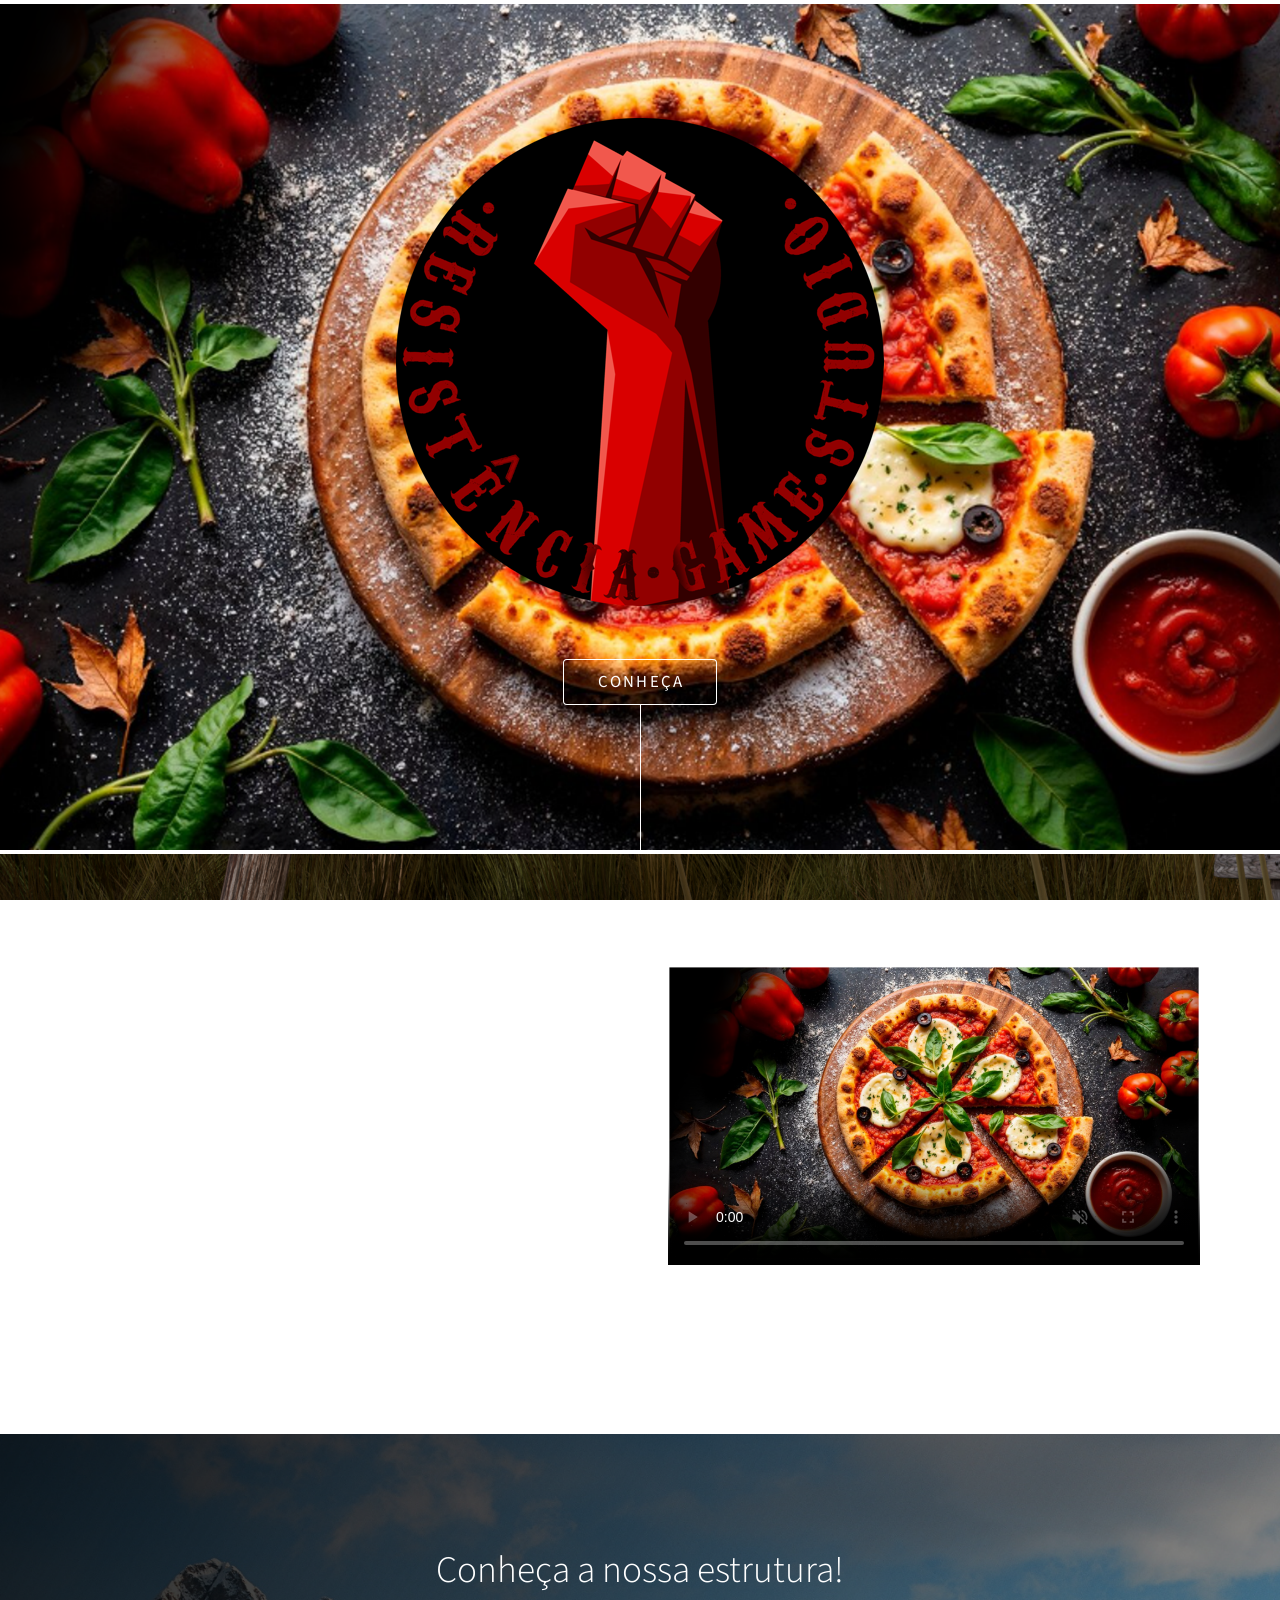
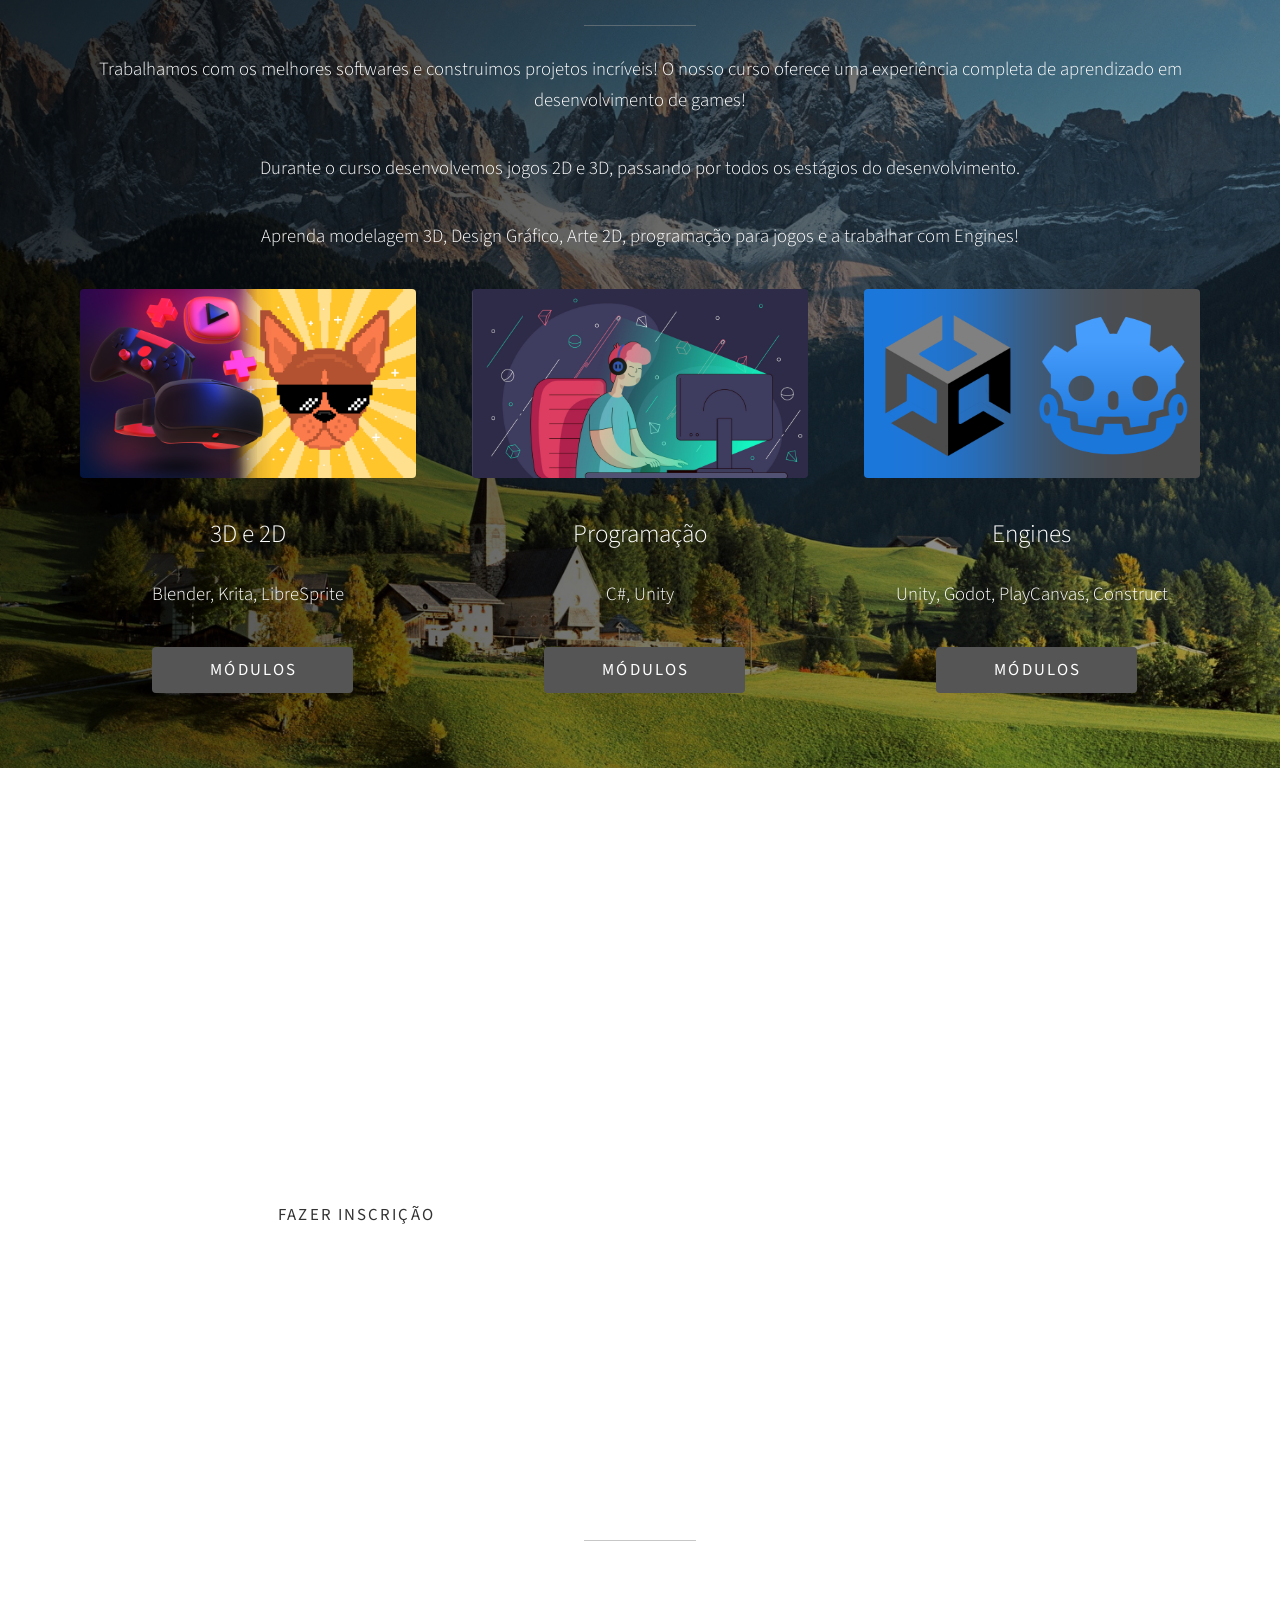
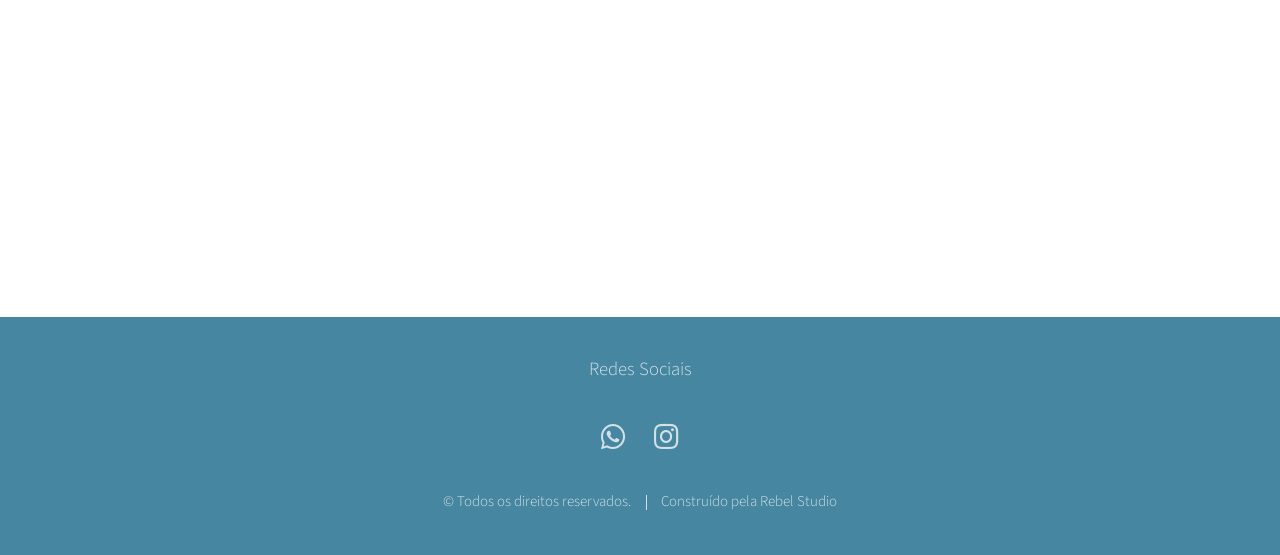
==== commit 03919efa: "update 2 Atualização geral no site" ====
--- a/index.html
+++ b/index.html
@@ -4,7 +4,7 @@
 -->
 <html>
 	<head>
-		<title>Nápoles Pizzaria</title>
+		<title>Resistência Game Studio - Home</title>
 		<meta charset="utf-8" />
 		<meta name="viewport" content="width=device-width, initial-scale=1, user-scalable=no" />
 		<link rel="stylesheet" href="assets/css/main.css" />
@@ -13,72 +13,100 @@
 	<body class="is-preload">
 
 		<!-- Header -->
-			<section id="header">
+			<section id="header" class="arte_inicial">
+				<video class="header-bg-video" autoplay muted loop playsinline preload="auto" poster="assets/css/images/appv6_2.png">
+					<source src="assets/video/video teste.mkv" type="video/x-matroska">
+					Seu navegador não suporta vídeo HTML5.
+				</video>
+
 				<div class="inner">
-					
-
 					<h1>
-						<a href="index.html"><img src="images/Logo 2025 Pizzaria Nápoles Branco V2.png" alt="Sicone" class="logo"></a>
+						<a href="index.html"><img src="images/Projeto Resistência - Logo V3.png" alt="Sicone" class="logo"></a>
 					</h1>
-
-					
-
+					<p></p>
 					<ul class="actions special">
 						<li><a href="#one" class="button scrolly">Conheça</a></li>
 					</ul>
 				</div>
 			</section>
 
-		<!-- One imagem 1 -->
+		<!-- One imagem 1 
 			<section id="one" class="main style1">
 				<div class="container">
 					<div class="row gtr-150">
 						<div class="col-6 col-12-medium">
 							<header class="major">
-								<h2> O verdadeiro sabor italiano pertinho de você!</h2>
+								<h2>Na Resistência, você poderá dar início aos seus projetos!</h2>
 							</header>
-							<p>Tradição que nos une há quase 20 anos!</p>
-							<p>Venha conhecer a pizzaria mais tradicional da região!</p>
+							<p>Aqui você terá aulas de qualidade sobre desenvolvimento de games!</p>
+							<p>Matrículas abertas!</p>
+							<p>Aulas sobre programação, design de games, modelagem 3D e muito mais!</p>
 						</div>
 						<div class="col-6 col-12-medium imp-medium">
 							<span class="image fit"><img src="assets/css/images/appv6_2.png" alt="" /></span>
 						</div>
 					</div>
 				</div>
-			</section>
-
-		
+			</section>-->
+
+		<!-- video -->
+			<section id="one" class="main style2">
+				<div class="container">
+					<div class="row gtr-150">
+						<div class="col-6 col-12-medium">
+							<header class="major">
+								<h2>Na Resistência, você poderá dar início aos seus projetos!</h2>
+							</header>
+							<p>Aqui você terá aulas de qualidade sobre desenvolvimento de games!</p>
+							<p></p>
+							<p>Aulas sobre programação, design de games, modelagem 3D e muito mais!</p>
+							<p></p>
+							<p>Matrículas abertas!</p>
+						</div>
+						<div class="col-6 col-12-medium imp-medium">
+					<div class="image fit">
+						<video controls autoplay muted loop playsinline poster="assets/css/images/appv6_2.png">
+							<source src="assets/video/video teste.mkv" type="video/mp4" />
+							
+						</video>
+					</div>
+					</div>
+				</div>
+			</section>
 
 		<!-- Three -->
 			<section id="three" class="main style7 special">
 				<div class="container">
 					<header class="major">
-						<h2>Conheça a nossa variedade de pizzas italianas!</h2>
+						<h2>Conheça a nossa estrutura!</h2>
 					</header>
-					<p>Trabalhamos com os melhores fornecedores de São Paulo!</p>
-					<div class="row gtr-150">
+					<p>Trabalhamos com os melhores softwares e construimos projetos incríveis! O nosso curso oferece uma experiência completa de aprendizado em desenvolvimento de games!</p>
+					<p>Durante o curso desenvolvemos jogos 2D e 3D, passando por todos os estágios do desenvolvimento.</p>
+					<p>Aprenda modelagem 3D, Design Gráfico, Arte 2D, programação para jogos e a trabalhar com Engines!</p>					<div class="row gtr-150">
 						<div class="col-4 col-12-medium">
-							<span class="image fit"><img src="assets/css/images/appv12.png" alt="" /></span>
-							<h3>Margueritta</h3>
+							<span class="image fit"><img src="assets/css/images/Arte3D.png" alt="" /></span>
+							<h3>3D e 2D</h3>
+							<P>Blender, Krita, LibreSprite</P>
 							
 							<ul class="actions2 special">
-								<li><a href="Menu.html" class="button wide primary">Ver Menu</a></li>
+								<li><a href="Menu.html" class="button wide primary">Módulos</a></li>
 							</ul>
 						</div>
 						<div class="col-4 col-12-medium">
-							<span class="image fit"><img src="assets/css/images/appv13.png" alt="" /></span>
-							<h3>Veneza</h3>
-							
+							<span class="image fit"><img src="assets/css/images/Arte_programacao.png" alt="" /></span>
+							<h3>Programação</h3>
+							<P>C#, Unity</P>
 							<ul class="actions2 special">
-								<li><a href="Menu.html" class="button wide primary">Ver Menu</a></li>
+								<li><a href="Menu.html" class="button wide primary">Módulos</a></li>
 							</ul>
 						</div>
 						<div class="col-4 col-12-medium">
-							<span class="image fit"><img src="assets/css/images/appv14.png" alt="" /></span>
-							<h3>Peperoni</h3>
+							<span class="image fit"><img src="assets/css/images/Arte_unity.png" alt="" /></span>
+							<h3>Engines</h3>
+							<P>Unity, Godot, PlayCanvas, Construct</P>
 							
 							<ul class="actions2 special">
-								<li><a href="Menu.html" class="button wide primary">Ver Menu</a></li>
+								<li><a href="Menu.html" class="button wide primary">Módulos</a></li>
 							</ul>
 						</div>
 					</div>
@@ -103,18 +131,18 @@
 						<div class="highlightbox">
 							<!--Imagem 2-->
 							<header class="major">
-								<h2>Peça já pelo nosso APP!</h2>
+								<h2>Matricule-se!</h2>
 							</header>
-							<p>Disponível para IOS ou Android!</p>
-							<p>Você pode fazer seu pedido no conforto da sua casa!</p>
-							<p>Também atendemos direto no Whatsapp!</p>
-						</div>
+							<p>Na Resistência, você poderá começar a sua Jornada como GameDev!</p>
+							<p>Estude no conforto de sua casa! Aulas todos os domingos das 8h às 10h!</p>
+							<p>Aulas gravadas para os alunos e servidor exclusivo no discord para aulas!</p>
 							<ul class="actions special">
-								<li><a href="https://www.instagram.com/_rebel_studio" class="button wide primary">Iphone</a></li>
-								<li><a href="https://www.instagram.com/_rebel_studio" class="button wide primary">Android</a></li>
-								<li><a href="https://www.instagram.com/_rebel_studio" class="button wide primary">Whatsapp</a></li>
-
-							</ul>
+							<li><a href="https://forms.cloud.microsoft/r/cYhbsQzzMq" class="button wide primary">Fazer Inscrição</a></li>
+
+
+							</ul>
+						</div>
+							
 					</div>
 				</div>
 			</section>
@@ -126,23 +154,26 @@
 		<section id="four" class="main style8 special">
   <div class="container">
     <header class="major">
-      <h2>Nosso Local</h2>
+      <h2>Aulas online e ao vivo em turmas!</h2>
     </header>
-    <p>Veja como chegar até a nossa pizzaria pelo mapa abaixo.</p>
+    <p>Nós trabalhamos 100% online, mas com aulas ao vivo!</p>
+	<p>Usamos Discord para aulas interativas e em grupo com muita interação!</p>
   </div>
 
-  <!-- Mapa fora da div.container Desktop-->
+  <!-- Mapa fora da div.container Desktop
   <div class="map-desktop">
     <iframe
       src="https://www.google.com/maps/embed?pb=!1m18!1m12!1m3!1d39331.9972296804!2d12.467695378930093!3d41.8974699420328!2m3!1f0!2f0!3f0!3m2!1i1024!2i768!4f13.1!3m3!1m2!1s0x132f6196f9928ebb%3A0xb90f770693656e38!2zUm9tYSwgSXTDoWxpYQ!5e0!3m2!1spt-BR!2sbr!4v1755783580348!5m2!1spt-BR!2sbr"
         height="450" loading="lazy" referrerpolicy="no-referrer-when-downgrade">
 	  
     </iframe>
-  </div>
+  </div>-->
 
   <div class="container">
-    <p>Estrada Principal, Roma - Itália</p>
-    <p>Telefones: (11) 5517-0000 </p>
+   <p>Estamos Sediamos em São Paulo - SP!</p>
+   <p></p>
+    <p>Telefone: (11) 9-6026-9386 </p>
+
   </div>
 		</section>
 
--- a/assets/css/main.css
+++ b/assets/css/main.css
@@ -2023,6 +2023,7 @@
 	section.special, article.special {
 		text-align: center;
 	}
+
 
 	header p {
 		color: #999;
@@ -2407,8 +2408,13 @@
 			width: 100%;
 		}
 
-			.image.fit img {
+			.image.fit img,
+			.image.fit video {
 				width: 100%;
+				height: auto;
+				max-width: 1000px;
+				display: block;
+				margin: 0 auto;
 			}
 
 /* List */
@@ -2485,10 +2491,10 @@
 			margin: 0;
 		}
 		ul.actions.special {
-			-moz-justify-content: right;
-			-webkit-justify-content: right;
-			-ms-justify-content: right;
-			justify-content: right;
+			-moz-justify-content: center;
+			-webkit-justify-content: center;
+			-ms-justify-content: center;
+			justify-content: center;
 			width: 100%;
 			margin-left: 0;
 		}
@@ -2871,7 +2877,7 @@
 		/*Cardápio*/
 		.main.style9 {
 			background: #1a1a1a;
-			background-image: url("images/cardapiov4.png");
+			background-image: url("images/Arte\ modulosV2.png");
 			background-repeat: no-repeat;
 			background-position: center center; /* centraliza horizontal e verticalmente */
 			background-size: cover; /* opcional: cobre todo o elemento */
@@ -2889,7 +2895,7 @@
 		/*Imagem 4*/
 		.main.style8 {
 			background: #fff;
-			background-image: url("images/appv11.png");
+			background-image: url("images/Render\ Mapa\ V12\ -\ cycles\ -\ 4K.png");
 			background-repeat: no-repeat;
 			background-position: center center; /* centraliza horizontal e verticalmente */
 			background-size: cover; /* opcional: cobre todo o elemento */
@@ -2900,8 +2906,9 @@
 		.main.style2 {
 			background-color: #333;
 			color: rgba(255, 255, 255, 0.75);
-			background-attachment: fixed,							fixed;
-			background-image: url("images/APP3.png"), url("images/arte.png");
+			background-attachment: fixed,fixed;
+			background-image: url("images/Render\ Cycles\ V1\ -\ Optmix.png");
+			
 			background-size: auto,							cover;
 		}
 
@@ -2995,7 +3002,6 @@
 	/*Image 1*/
 	/*background-attachment: fixed;*/
 	/*background-image: url("images/arte.png"), url("images/overlay3.svg"), linear-gradient(45deg, #9dc66b 5%, #4fa49a 30%, #4361c2);*/
-	background-image: url("images/arte.png"); /* ajuste a extensão se for .png ou .webp */
 	background-position: center center;
 	background-size: cover;
 	overflow: hidden;
@@ -3003,6 +3009,20 @@
 	text-align: center;
 }
 
+#header video.header-bg-video {
+	position: absolute;
+	top: 0;
+	left: 0;
+	width: 100%;
+	height: 100%;
+	object-fit: cover;
+	z-index: 0;
+}
+
+#header .inner {
+	position: relative;
+	z-index: 1;
+}
 
 		#header a {
 			border-bottom-color: rgba(255, 255, 255, 0.5);
@@ -3122,6 +3142,8 @@
 			height: auto;
 			display: block;
 			margin: 0 auto;
+			position: relative;
+			z-index: 2;
 			}
 
 
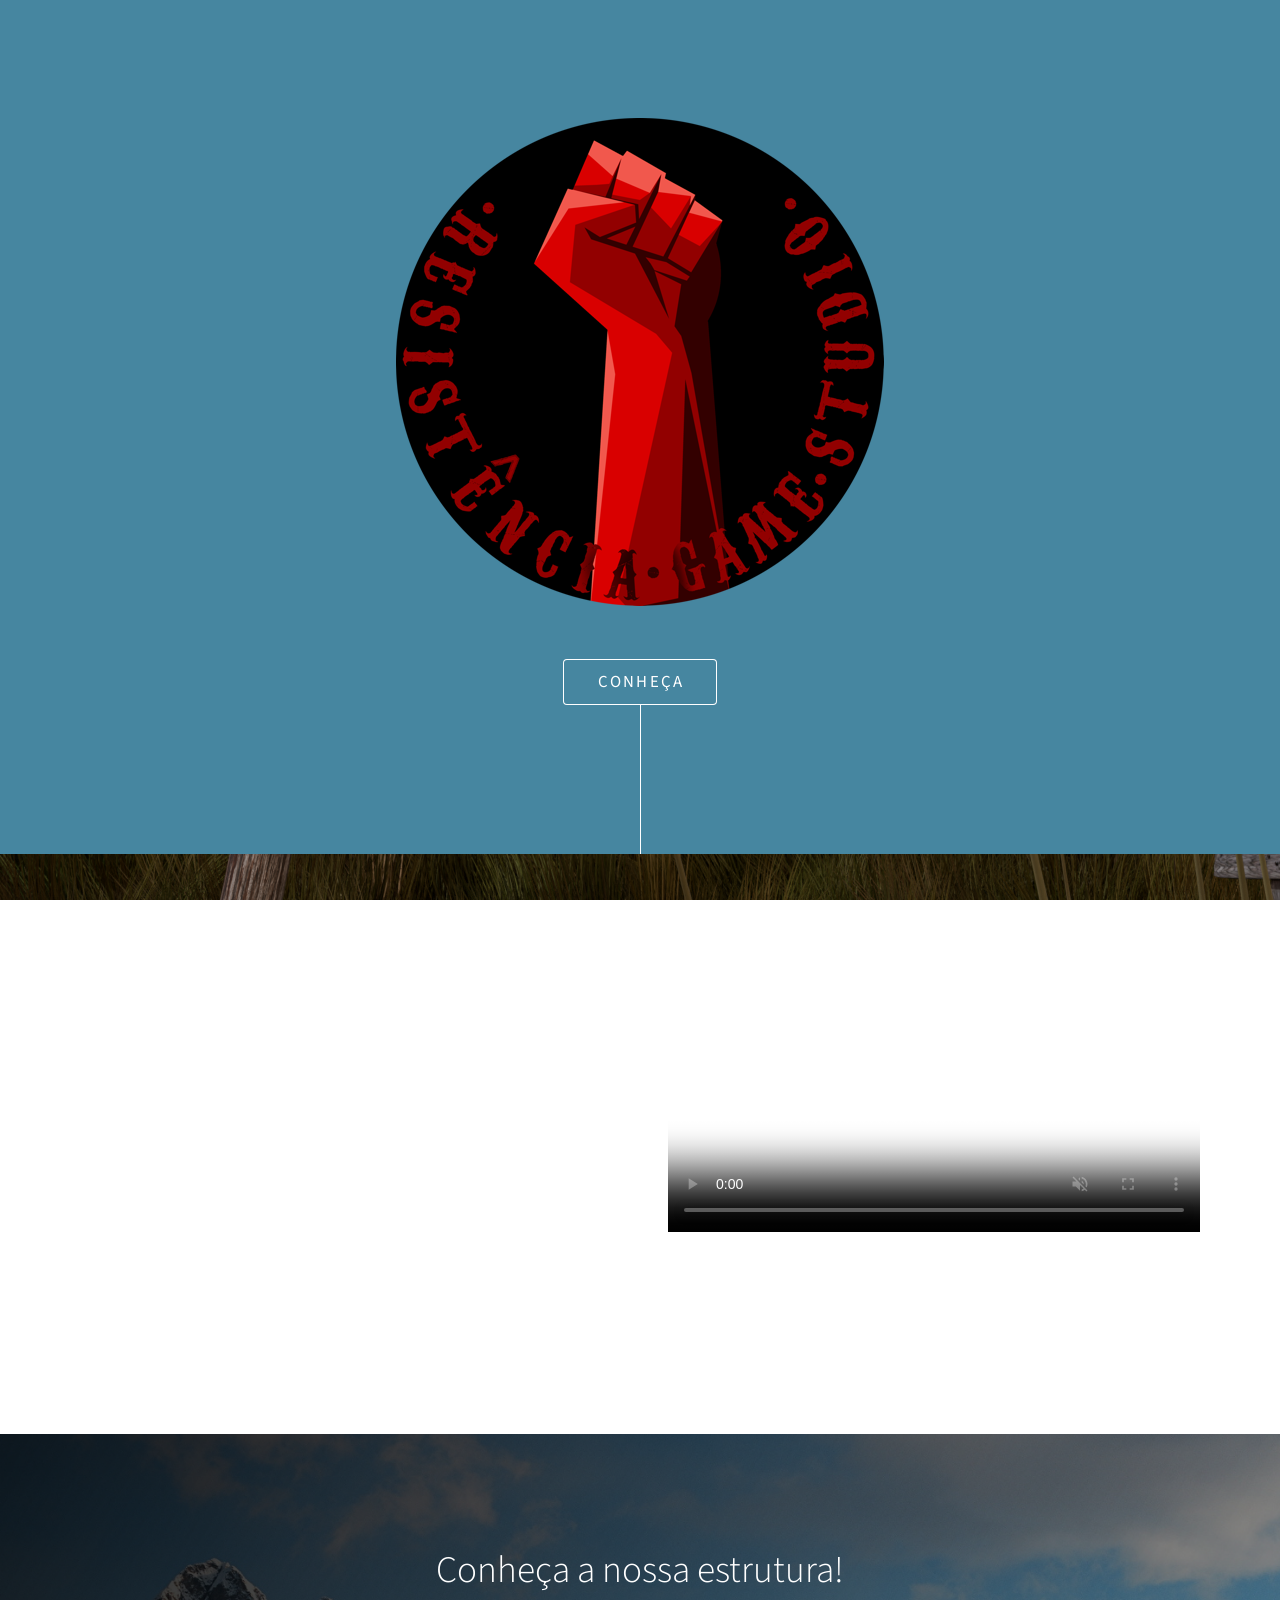
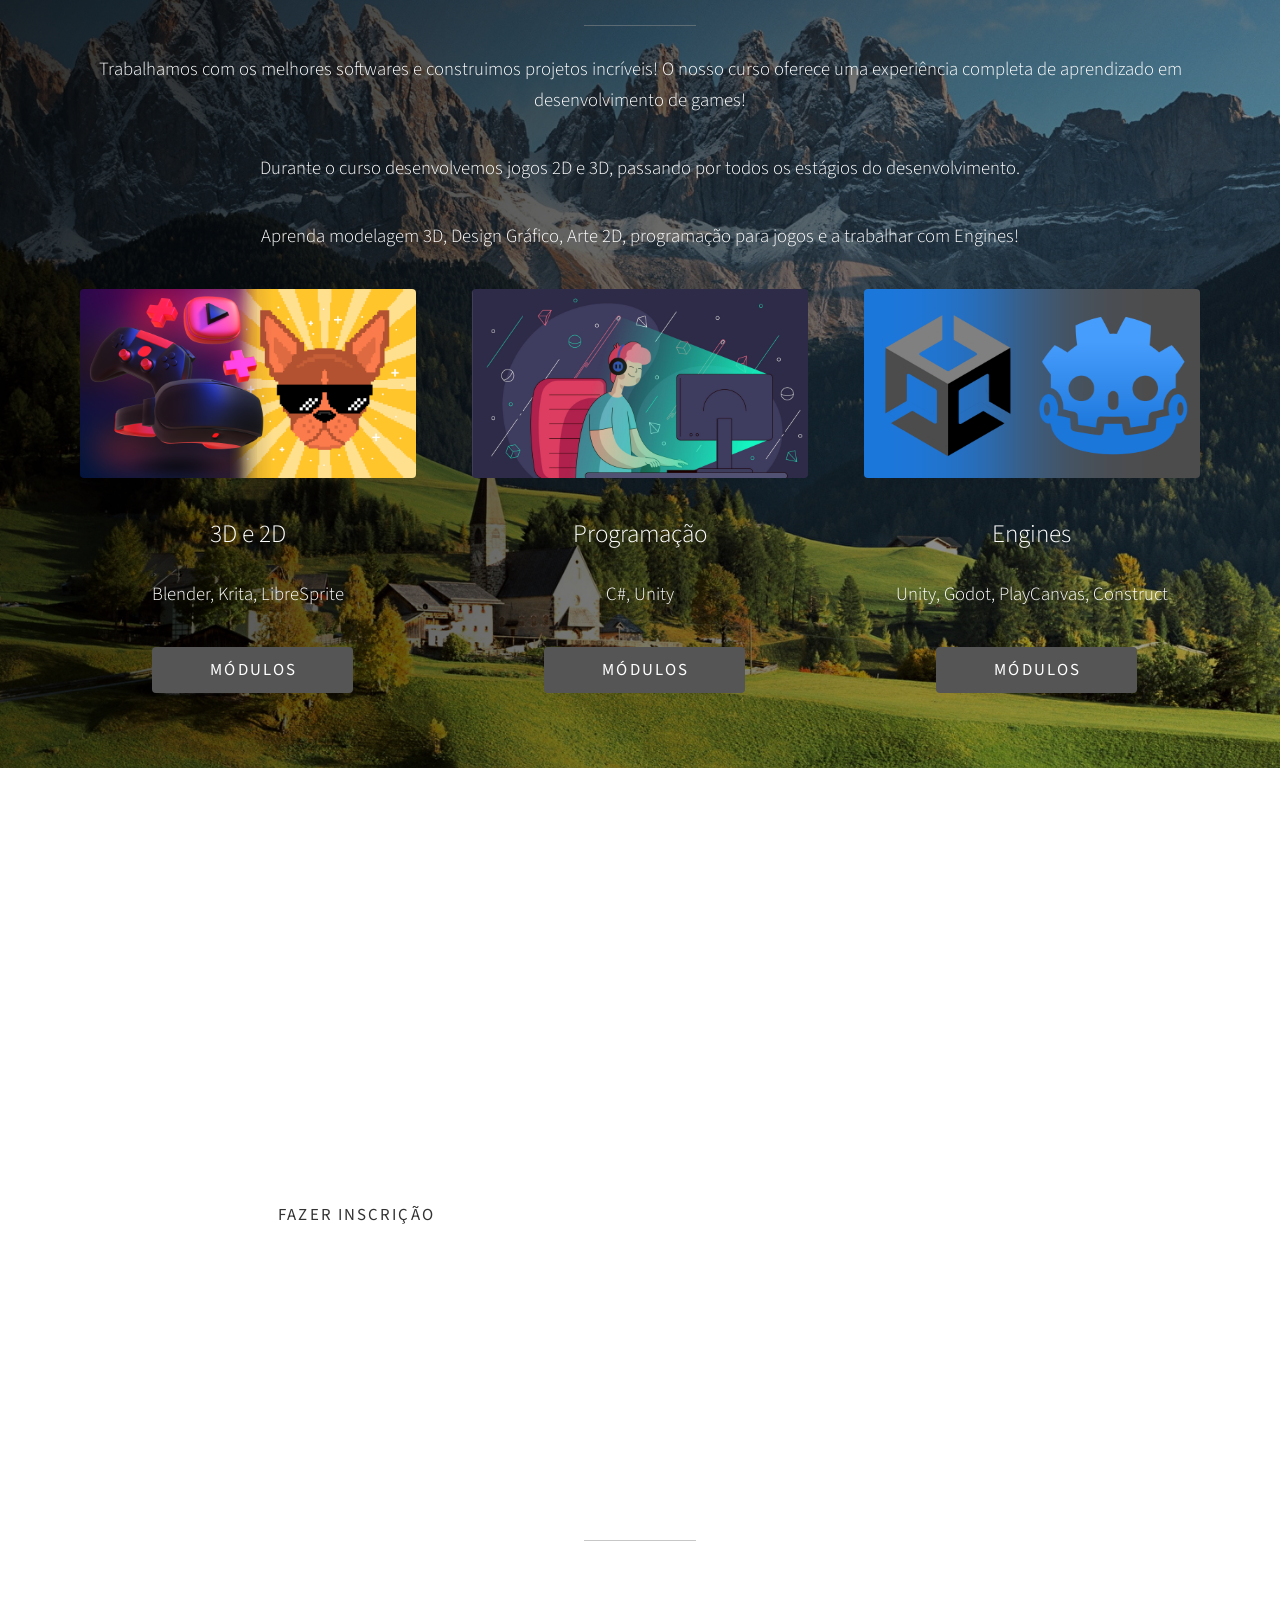
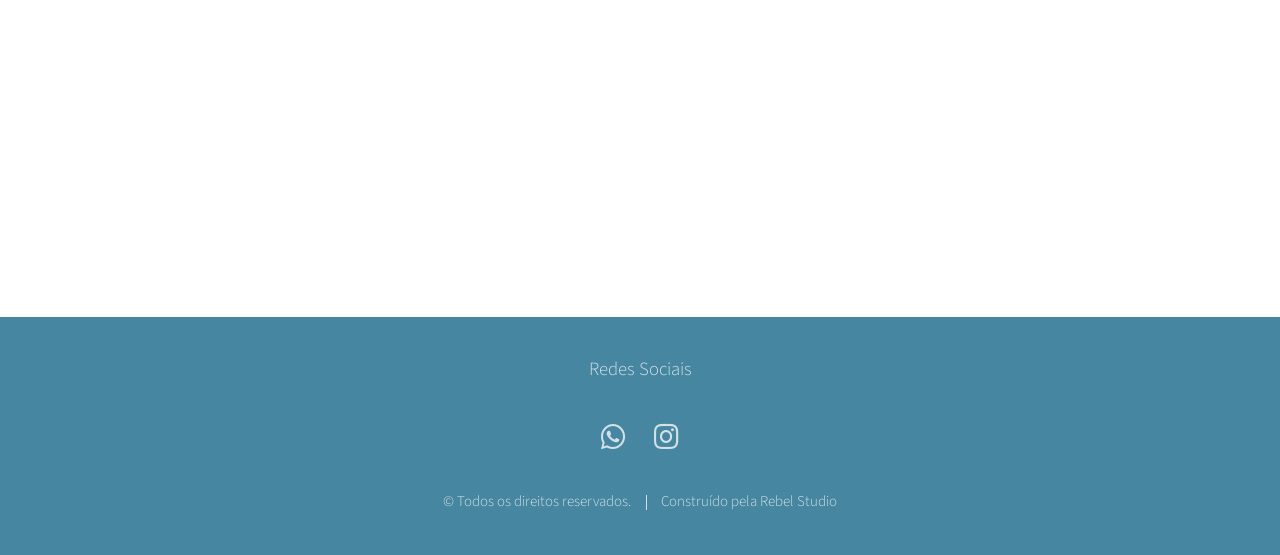
==== commit daca06d0: "update" ====
--- a/index.html
+++ b/index.html
@@ -14,8 +14,8 @@
 
 		<!-- Header -->
 			<section id="header" class="arte_inicial">
-				<video class="header-bg-video" autoplay muted loop playsinline preload="auto" poster="assets/css/images/appv6_2.png">
-					<source src="assets/video/video teste.mkv" type="video/x-matroska">
+				<video class="header-bg-video" autoplay muted loop playsinline preload="auto" poster="assets/video/0_Neon_Red_1920x1080.mp4">
+					<source src="assets/video/0_Neon_Red_1920x1080.mp4" type="video/x-matroska">
 					Seu navegador não suporta vídeo HTML5.
 				</video>
 
@@ -65,8 +65,8 @@
 						</div>
 						<div class="col-6 col-12-medium imp-medium">
 					<div class="image fit">
-						<video controls autoplay muted loop playsinline poster="assets/css/images/appv6_2.png">
-							<source src="assets/video/video teste.mkv" type="video/mp4" />
+						<video controls autoplay muted loop playsinline poster="assets/video/0_Neon_Red_1920x1080.mp4">
+							<source src="assets/video/video_grama.mp4" type="video/mp4" />
 							
 						</video>
 					</div>
